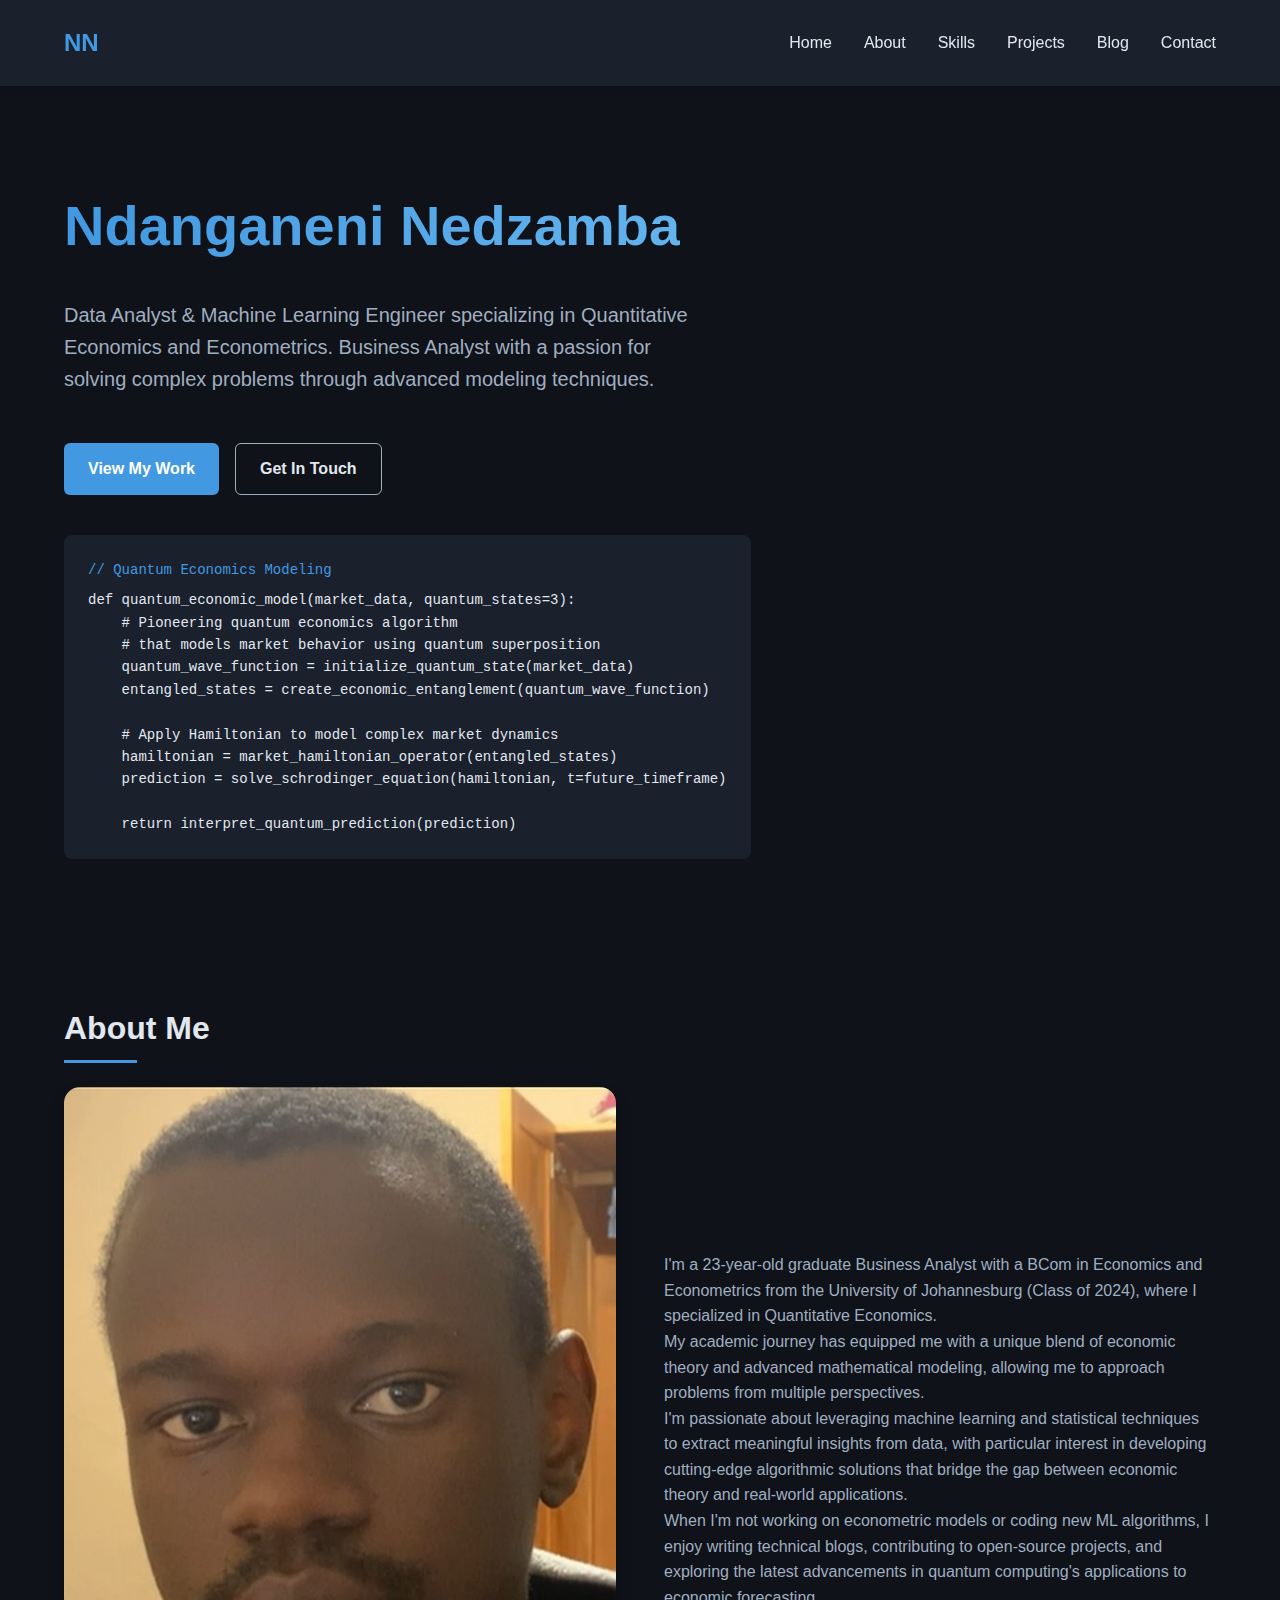
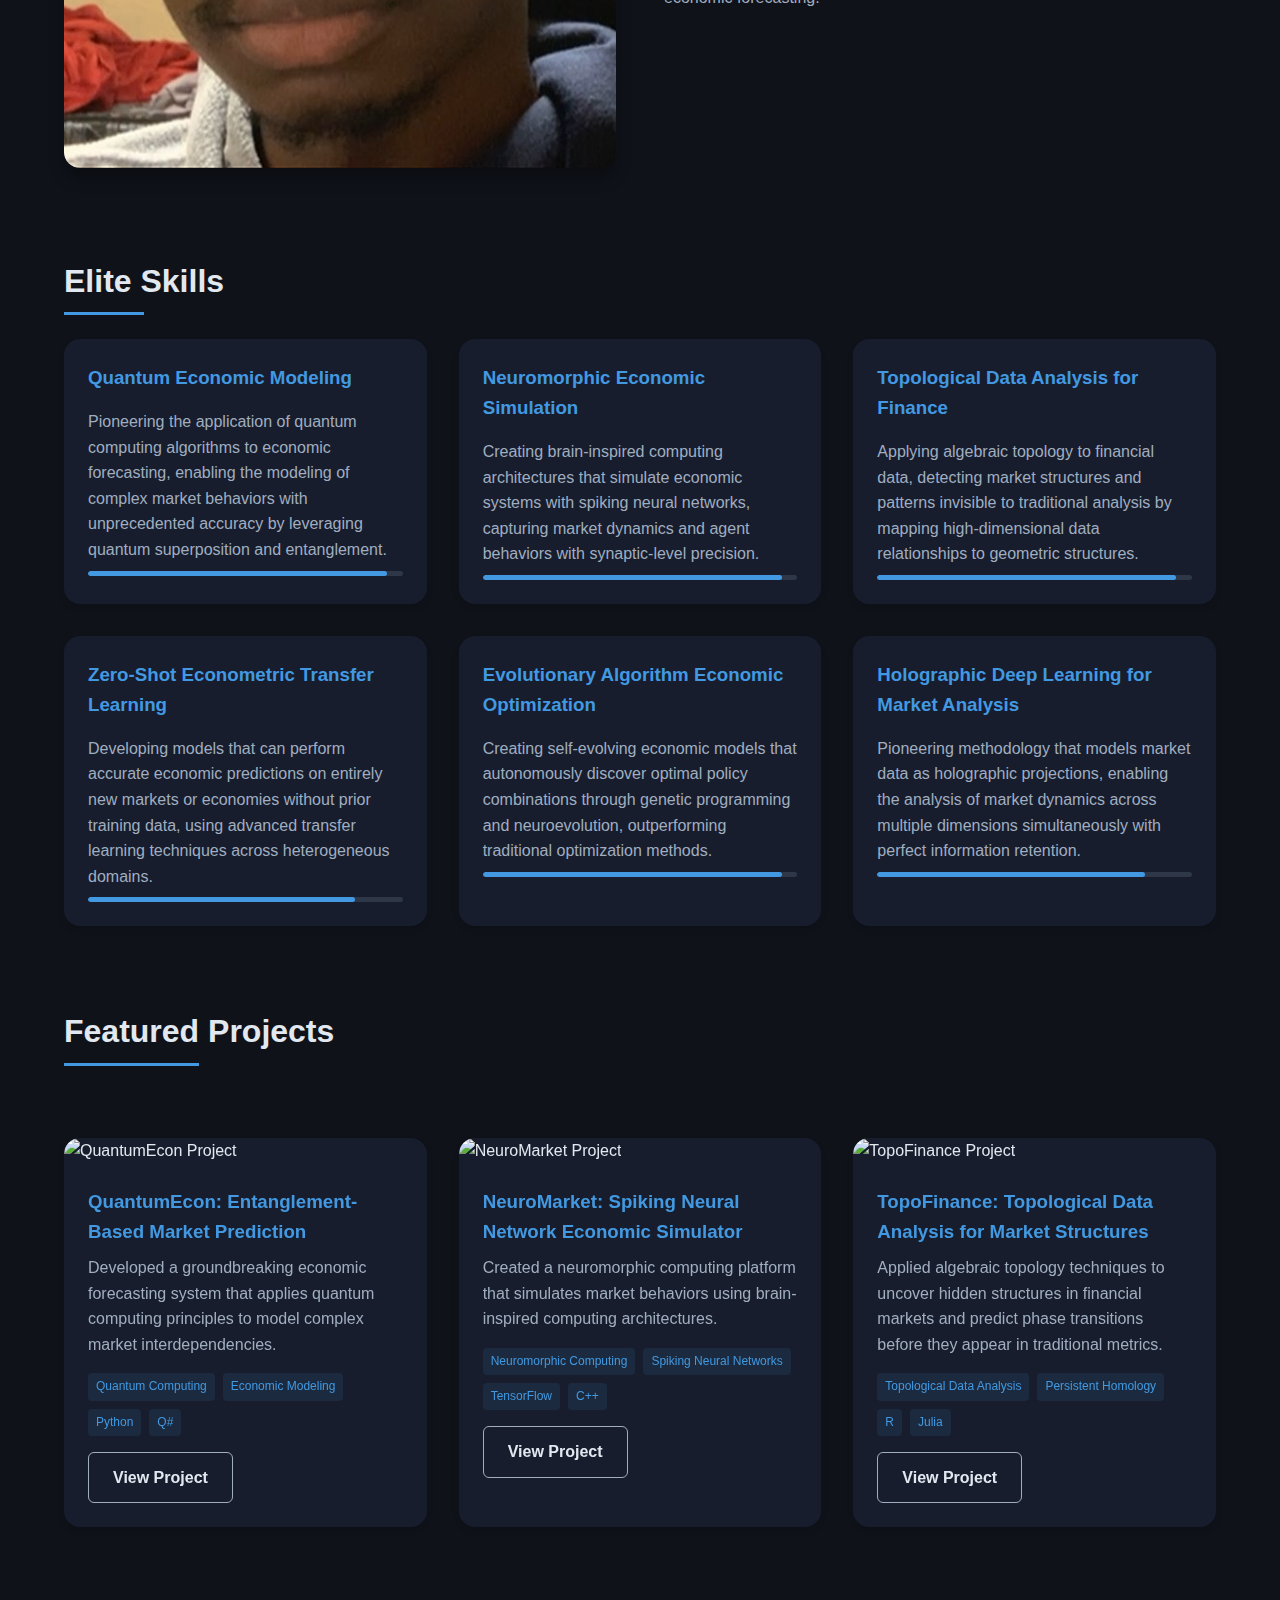
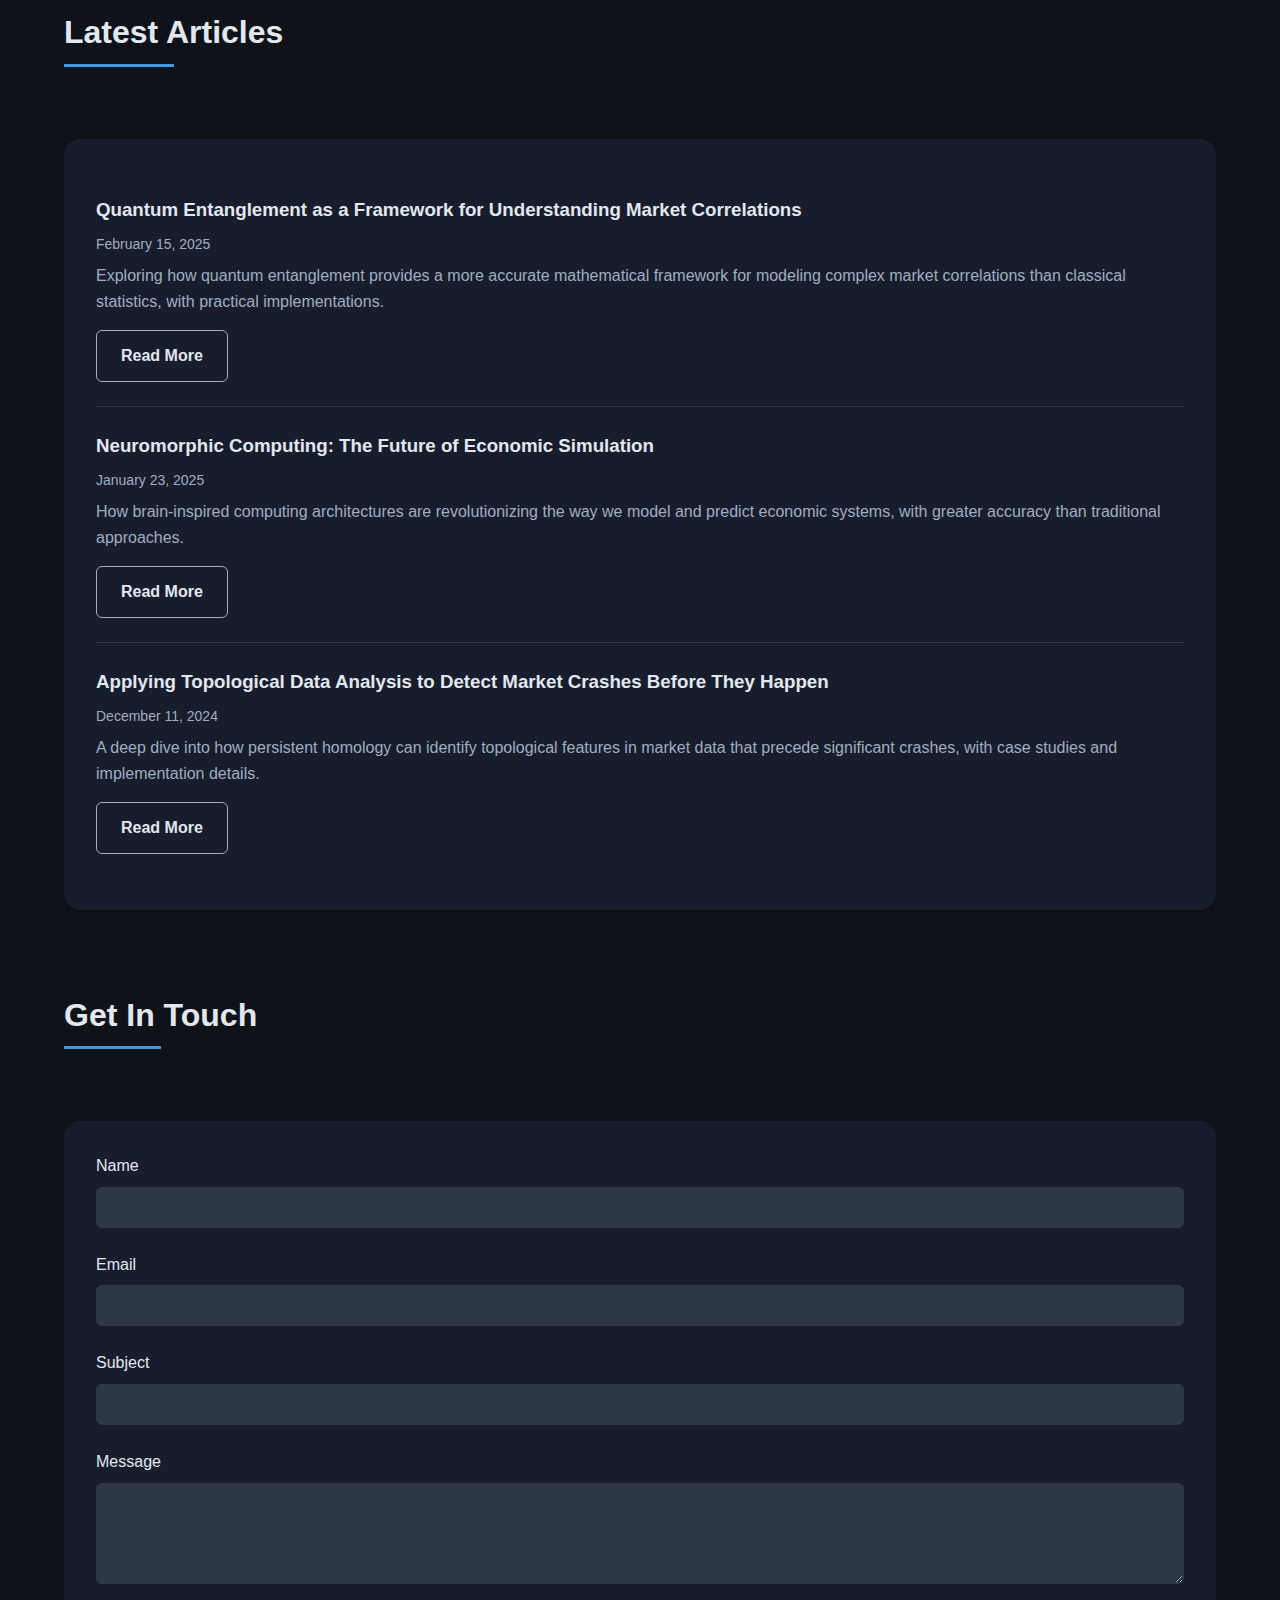
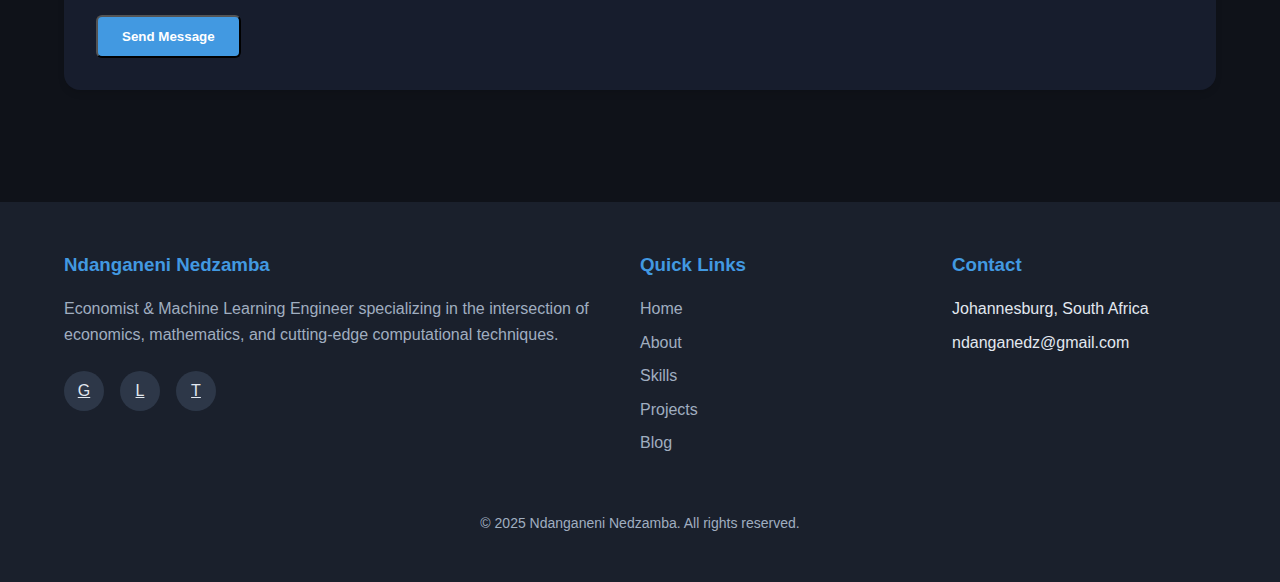
==== index.html @ 27369fdb "firstcommit" ====
<!DOCTYPE html>
<html lang="en">
<head>
    <meta charset="UTF-8">
    <meta name="viewport" content="width=device-width, initial-scale=1.0">
    <meta name="description" content="Ndanganeni Nedzamba - Economist & Machine Learning Engineer specializing in Quantitative Economics and Econometrics.">
<meta name="keywords" content="Economist, Machine Learning, Quantitative Economics, Econometrics, Data Science, Data analyst">
<meta name="author" content="Ndanganeni Nedzamba">
    <title>Ndanganeni Nedzamba | Economist & ML Engineer</title>
<link rel="stylesheet" href="styles.css">
</head>
<body>
    <header>
        <div class="container">
            <nav>
                <div class="logo">NN</div>
                <ul class="nav-links">
                    <li><a href="#home">Home</a></li>
                    <li><a href="#about">About</a></li>
                    <li><a href="#skills">Skills</a></li>
                    <li><a href="#projects">Projects</a></li>
                    <li><a href="#blog">Blog</a></li>
                    <li><a href="#contact">Contact</a></li>
                </ul>
            </nav>
        </div>
    </header>
    
    <main class="main-content">
        <section id="home" class="container">
            <div class="hero">
                <h1>Ndanganeni Nedzamba</h1>
                <p>Data Analyst & Machine Learning Engineer specializing in Quantitative Economics and Econometrics. Business Analyst with a passion for solving complex problems through advanced modeling techniques.</p>
                <div class="cta-buttons">
                    <a href="#projects" class="btn btn-primary">View My Work</a>
                    <a href="#contact" class="btn btn-outline">Get In Touch</a>
                </div>
                <div class="code-snippet">
                    <pre>
def quantum_economic_model(market_data, quantum_states=3):
    # Pioneering quantum economics algorithm
    # that models market behavior using quantum superposition
    quantum_wave_function = initialize_quantum_state(market_data)
    entangled_states = create_economic_entanglement(quantum_wave_function)
    
    # Apply Hamiltonian to model complex market dynamics
    hamiltonian = market_hamiltonian_operator(entangled_states)
    prediction = solve_schrodinger_equation(hamiltonian, t=future_timeframe)
    
    return interpret_quantum_prediction(prediction)</pre>
                </div>
            </div>
        </section>
        
        <section id="about" class="container" style="margin-top: 5rem;">
            <h2 class="section-title">About Me</h2>
            <div class="about-content">
                <div>
                    <img src="image.jpg" alt="Ndanganeni Nedzamba" class="profile-img">
                </div>
                <div class="about-text">
                    <p>I'm a 23-year-old graduate Business Analyst with a BCom in Economics and Econometrics from the University of Johannesburg (Class of 2024), where I specialized in Quantitative Economics.</p>
                    <p>My academic journey has equipped me with a unique blend of economic theory and advanced mathematical modeling, allowing me to approach problems from multiple perspectives.</p>
                    <p>I'm passionate about leveraging machine learning and statistical techniques to extract meaningful insights from data, with particular interest in developing cutting-edge algorithmic solutions that bridge the gap between economic theory and real-world applications.</p>
                    <p>When I'm not working on econometric models or coding new ML algorithms, I enjoy writing technical blogs, contributing to open-source projects, and exploring the latest advancements in quantum computing's applications to economic forecasting.</p>
                </div>
            </div>
        </section>
        
        <section id="skills" class="container" style="margin-top: 5rem;">
            <h2 class="section-title">Elite Skills</h2>
            <div class="skills-grid">
                <div class="skill-card">
                    <h3>Quantum Economic Modeling</h3>
                    <p>Pioneering the application of quantum computing algorithms to economic forecasting, enabling the modeling of complex market behaviors with unprecedented accuracy by leveraging quantum superposition and entanglement.</p>
                    <div class="skill-level expert"></div>
                </div>
                <div class="skill-card">
                    <h3>Neuromorphic Economic Simulation</h3>
                    <p>Creating brain-inspired computing architectures that simulate economic systems with spiking neural networks, capturing market dynamics and agent behaviors with synaptic-level precision.</p>
                    <div class="skill-level expert"></div>
                </div>
                <div class="skill-card">
                    <h3>Topological Data Analysis for Finance</h3>
                    <p>Applying algebraic topology to financial data, detecting market structures and patterns invisible to traditional analysis by mapping high-dimensional data relationships to geometric structures.</p>
                    <div class="skill-level expert"></div>
                </div>
                <div class="skill-card">
                    <h3>Zero-Shot Econometric Transfer Learning</h3>
                    <p>Developing models that can perform accurate economic predictions on entirely new markets or economies without prior training data, using advanced transfer learning techniques across heterogeneous domains.</p>
                    <div class="skill-level advanced"></div>
                </div>
                <div class="skill-card">
                    <h3>Evolutionary Algorithm Economic Optimization</h3>
                    <p>Creating self-evolving economic models that autonomously discover optimal policy combinations through genetic programming and neuroevolution, outperforming traditional optimization methods.</p>
                    <div class="skill-level expert"></div>
                </div>
                <div class="skill-card">
                    <h3>Holographic Deep Learning for Market Analysis</h3>
                    <p>Pioneering methodology that models market data as holographic projections, enabling the analysis of market dynamics across multiple dimensions simultaneously with perfect information retention.</p>
                    <div class="skill-level advanced"></div>
                </div>
            </div>
        </section>
        
        <section id="projects" class="container" style="margin-top: 5rem;">
            <h2 class="section-title">Featured Projects</h2>
            <div class="projects-grid">
                <div class="project-card">
                    <div class="project-card-inner">
                        <img src="/api/placeholder/400/320" alt="QuantumEcon Project" class="project-img">
                        <div class="project-content">
                            <h3>QuantumEcon: Entanglement-Based Market Prediction</h3>
                            <p>Developed a groundbreaking economic forecasting system that applies quantum computing principles to model complex market interdependencies.</p>
                            <div class="tags">
                                <span class="tag">Quantum Computing</span>
                                <span class="tag">Economic Modeling</span>
                                <span class="tag">Python</span>
                                <span class="tag">Q#</span>
                            </div>
                            <div class="project-links">
                                <a href="#" class="btn btn-outline">View Project</a>
                            </div>
                        </div>
                    </div>
                </div>
                <div class="project-card">
                    <div class="project-card-inner">
                        <img src="/api/placeholder/400/320" alt="NeuroMarket Project" class="project-img">
                        <div class="project-content">
                            <h3>NeuroMarket: Spiking Neural Network Economic Simulator</h3>
                            <p>Created a neuromorphic computing platform that simulates market behaviors using brain-inspired computing architectures.</p>
                            <div class="tags">
                                <span class="tag">Neuromorphic Computing</span>
                                <span class="tag">Spiking Neural Networks</span>
                                <span class="tag">TensorFlow</span>
                                <span class="tag">C++</span>
                            </div>
                            <div class="project-links">
                                <a href="#" class="btn btn-outline">View Project</a>
                            </div>
                        </div>
                    </div>
                </div>
                <div class="project-card">
                    <div class="project-card-inner">
                        <img src="/api/placeholder/400/320" alt="TopoFinance Project" class="project-img">
                        <div class="project-content">
                            <h3>TopoFinance: Topological Data Analysis for Market Structures</h3>
                            <p>Applied algebraic topology techniques to uncover hidden structures in financial markets and predict phase transitions before they appear in traditional metrics.</p>
                            <div class="tags">
                                <span class="tag">Topological Data Analysis</span>
                                <span class="tag">Persistent Homology</span>
                                <span class="tag">R</span>
                                <span class="tag">Julia</span>
                            </div>
                            <div class="project-links">
                                <a href="#" class="btn btn-outline">View Project</a>
                            </div>
                        </div>
                    </div>
                </div>
            </div>
        </section>
        
        <section id="blog" class="container" style="margin-top: 5rem;">
            <h2 class="section-title">Latest Articles</h2>
            <div class="blog-preview">
                <div class="blog-card">
                    <h3>Quantum Entanglement as a Framework for Understanding Market Correlations</h3>
                    <span class="blog-date">February 15, 2025</span>
                    <p class="blog-excerpt">Exploring how quantum entanglement provides a more accurate mathematical framework for modeling complex market correlations than classical statistics, with practical implementations.</p>
                    <a href="#" class="btn btn-outline">Read More</a>
                </div>
                <div class="blog-card">
                    <h3>Neuromorphic Computing: The Future of Economic Simulation</h3>
                    <span class="blog-date">January 23, 2025</span>
                    <p class="blog-excerpt">How brain-inspired computing architectures are revolutionizing the way we model and predict economic systems, with greater accuracy than traditional approaches.</p>
                    <a href="#" class="btn btn-outline">Read More</a>
                </div>
                <div class="blog-card">
                    <h3>Applying Topological Data Analysis to Detect Market Crashes Before They Happen</h3>
                    <span class="blog-date">December 11, 2024</span>
                    <p class="blog-excerpt">A deep dive into how persistent homology can identify topological features in market data that precede significant crashes, with case studies and implementation details.</p>
                    <a href="#" class="btn btn-outline">Read More</a>
                </div>
            </div>
        </section>
        
        <section id="contact" class="container" style="margin-top: 5rem;">
            <h2 class="section-title">Get In Touch</h2>
            <div class="contact-form">
                <form>
                    <div class="form-group">
                        <label for="name">Name</label>
                        <input type="text" id="name" required>
                    </div>
                    <div class="form-group">
                        <label for="email">Email</label>
                        <input type="email" id="email" required>
                    </div>
                    <div class="form-group">
                        <label for="subject">Subject</label>
                        <input type="text" id="subject" required>
                    </div>
                    <div class="form-group">
                        <label for="message">Message</label>
                        <textarea id="message" rows="5" required></textarea>
                    </div>
                    <button type="submit" class="btn btn-primary">Send Message</button>
                </form>
            </div>
        </section>
    </main>
    
    <footer class="footer">
        <div class="container">
            <div class="footer-content">
                <div class="footer-info">
                    <h3>Ndanganeni Nedzamba</h3>
                    <p>Economist & Machine Learning Engineer specializing in the intersection of economics, mathematics, and cutting-edge computational techniques.</p>
                    <div class="social-links">
                        <a href="#" class="social-icon">G</a>
                        <a href="#" class="social-icon">L</a>
                        <a href="#" class="social-icon">T</a>
                    </div>
                </div>
                <div class="footer-links">
                    <h3>Quick Links</h3>
                    <ul>
                        <li><a href="#home">Home</a></li>
                        <li><a href="#about">About</a></li>
                        <li><a href="#skills">Skills</a></li>
                        <li><a href="#projects">Projects</a></li>
                        <li><a href="#blog">Blog</a></li>
                    </ul>
                </div>
                <div class="footer-links">
                    <h3>Contact</h3>
                    <ul>
                        <li>Johannesburg, South Africa</li>
                        <li>ndanganedz@gmail.com</li>
                    </ul>
                </div>
            </div>
            <div class="copyright">
                <p>&copy; 2025 Ndanganeni Nedzamba. All rights reserved.</p>
            </div>
        </div>
    </footer>

<script src="scripts.js"></script>
</body>
</html>
---- styles.css ----
:root {
    --primary: #1a202c;
    --secondary: #2d3748;
    --accent: #4299e1;
    --text: #e2e8f0;
    --text-dark: #a0aec0;
    --background: #0f1219;
    --card-bg: #171d2d;
    --success: #38a169;
}

* {
    margin: 0;
    padding: 0;
    box-sizing: border-box;
}

body {
    font-family: 'Inter', -apple-system, BlinkMacSystemFont, 'Segoe UI', Roboto, sans-serif;
    background-color: var(--background);
    color: var(--text);
    line-height: 1.6;
}

header {
    background-color: var(--primary);
    padding: 1.5rem 0;
    position: fixed;
    width: 100%;
    top: 0;
    z-index: 100;
    box-shadow: 0 4px 6px rgba(0, 0, 0, 0.1);
}

.container {
    width: 90%;
    max-width: 1200px;
    margin: 0 auto;
}

nav {
    display: flex;
    justify-content: space-between;
    align-items: center;
}

.logo {
    font-size: 1.5rem;
    font-weight: 700;
    color: var(--accent);
}

.nav-links {
    display: flex;
    list-style: none;
    gap: 2rem;
}

.nav-links a {
    text-decoration: none;
    color: var(--text);
    font-weight: 500;
    transition: color 0.3s;
}

.nav-links a:hover {
    color: var(--accent);
}

.main-content {
    margin-top: 6rem;
    padding: 2rem 0;
    min-height: calc(100vh - 6rem);
}

.hero {
    display: flex;
    flex-direction: column;
    align-items: flex-start;
    padding: 4rem 0;
    gap: 1.5rem;
}

h1 {
    font-size: 3.5rem;
    line-height: 1.2;
    margin-bottom: 1rem;
    background: linear-gradient(to right, var(--accent), #63b3ed);
    -webkit-background-clip: text;
    background-clip: text;
    color: transparent;
}

.hero p {
    font-size: 1.25rem;
    color: var(--text-dark);
    max-width: 650px;
}

.cta-buttons {
    display: flex;
    gap: 1rem;
    margin-top: 1.5rem;
}

.btn {
    padding: 0.75rem 1.5rem;
    border-radius: 0.375rem;
    font-weight: 600;
    text-decoration: none;
    transition: all 0.3s;
    display: inline-flex;
    align-items: center;
    gap: 0.5rem;
}

.btn-primary {
    background-color: var(--accent);
    color: white;
}

.btn-primary:hover {
    background-color: #2b6cb0;
}

.btn-outline {
    background-color: transparent;
    color: var(--text);
    border: 1px solid var(--text-dark);
}

.btn-outline:hover {
    border-color: var(--accent);
    color: var(--accent);
}

.section-title {
    font-size: 2rem;
    margin-bottom: 2rem;
    color: var(--text);
    position: relative;
    display: inline-block;
}

.section-title::after {
    content: "";
    position: absolute;
    bottom: -0.5rem;
    left: 0;
    width: 50%;
    height: 3px;
    background-color: var(--accent);
}

.about-content {
    display: grid;
    grid-template-columns: 1fr 1fr;
    gap: 3rem;
    align-items: center;
}

.profile-img {
    width: 100%;
    height: auto;
    border-radius: 1rem;
    box-shadow: 0 10px 15px rgba(0, 0, 0, 0.3);
}

.about-text {
    color: var(--text-dark);
}

.skills-container {
    margin-top: 3rem;
}

.skills-grid {
    display: grid;
    grid-template-columns: repeat(auto-fill, minmax(300px, 1fr));
    gap: 2rem;
}

.skill-card {
    background-color: var(--card-bg);
    border-radius: 1rem;
    padding: 1.5rem;
    box-shadow: 0 4px 6px rgba(0, 0, 0, 0.1);
    transition: transform 0.3s, box-shadow 0.3s;
}

.skill-card:hover {
    transform: translateY(-5px);
    box-shadow: 0 10px 15px rgba(0, 0, 0, 0.2);
}

.skill-card h3 {
    color: var(--accent);
    margin-bottom: 1rem;
    display: flex;
    align-items: center;
    gap: 0.5rem;
}

.skill-card p {
    color: var(--text-dark);
}

.projects-grid {
    display: grid;
    grid-template-columns: repeat(auto-fill, minmax(350px, 1fr));
    gap: 2rem;
    margin-top: 3rem;
}

.project-card {
    background-color: var(--card-bg);
    border-radius: 1rem;
    overflow: hidden;
    box-shadow: 0 4px 6px rgba(0, 0, 0, 0.1);
    transition: transform 0.3s, box-shadow 0.3s;
}

.project-card:hover {
    transform: translateY(-5px);
    box-shadow: 0 10px 15px rgba(0, 0, 0, 0.2);
}

.project-img {
    width: 100%;
    height: 200px;
    object-fit: cover;
}

.project-content {
    padding: 1.5rem;
}

.project-content h3 {
    color: var(--accent);
    margin-bottom: 0.5rem;
}

.project-content p {
    color: var(--text-dark);
    margin-bottom: 1rem;
}

.tags {
    display: flex;
    flex-wrap: wrap;
    gap: 0.5rem;
    margin-bottom: 1rem;
}

.tag {
    background-color: rgba(66, 153, 225, 0.1);
    color: var(--accent);
    padding: 0.25rem 0.5rem;
    border-radius: 0.25rem;
    font-size: 0.75rem;
    font-weight: 500;
}

.project-links {
    display: flex;
    gap: 1rem;
}

.blog-preview {
    background-color: var(--card-bg);
    border-radius: 1rem;
    padding: 2rem;
    margin-top: 3rem;
    box-shadow: 0 4px 6px rgba(0, 0, 0, 0.1);
}

.blog-card {
    border-bottom: 1px solid var(--secondary);
    padding: 1.5rem 0;
}

.blog-card:last-child {
    border-bottom: none;
}

.blog-card h3 {
    color: var(--text);
    margin-bottom: 0.5rem;
}

.blog-date {
    color: var(--text-dark);
    font-size: 0.875rem;
    margin-bottom: 0.5rem;
    display: block;
}

.blog-excerpt {
    color: var(--text-dark);
    margin-bottom: 1rem;
}

.contact-form {
    background-color: var(--card-bg);
    border-radius: 1rem;
    padding: 2rem;
    margin-top: 3rem;
    box-shadow: 0 4px 6px rgba(0, 0, 0, 0.1);
}

.form-group {
    margin-bottom: 1.5rem;
}

label {
    display: block;
    margin-bottom: 0.5rem;
    color: var(--text);
}

input, textarea {
    width: 100%;
    padding: 0.75rem;
    border-radius: 0.375rem;
    background-color: var(--secondary);
    border: 1px solid var(--secondary);
    color: var(--text);
    font-family: inherit;
    resize: vertical;
}

input:focus, textarea:focus {
    outline: none;
    border-color: var(--accent);
    box-shadow: 0 0 0 2px rgba(66, 153, 225, 0.2);
}

.code-snippet {
    background-color: var(--primary);
    padding: 1.5rem;
    border-radius: 0.5rem;
    margin-top: 1rem;
    font-family: 'Fira Code', monospace;
    font-size: 0.875rem;
    color: #e2e8f0;
    overflow-x: auto;
    position: relative;
}

.code-snippet::before {
    content: "// Quantum Economics Modeling";
    color: #4299e1;
    display: block;
    margin-bottom: 0.5rem;
}

.footer {
    background-color: var(--primary);
    padding: 3rem 0;
    margin-top: 5rem;
}

.footer-content {
    display: grid;
    grid-template-columns: 2fr 1fr 1fr;
    gap: 3rem;
}

.footer-info h3 {
    color: var(--accent);
    margin-bottom: 1rem;
}

.footer-info p {
    color: var(--text-dark);
    margin-bottom: 1.5rem;
}

.social-links {
    display: flex;
    gap: 1rem;
}

.social-icon {
    background-color: var(--secondary);
    color: var(--text);
    width: 40px;
    height: 40px;
    border-radius: 50%;
    display: flex;
    align-items: center;
    justify-content: center;
    transition: background-color 0.3s;
}

.social-icon:hover {
    background-color: var(--accent);
}

.footer-links h3 {
    color: var(--accent);
    margin-bottom: 1rem;
}

.footer-links ul {
    list-style: none;
}

.footer-links li {
    margin-bottom: 0.5rem;
}

.footer-links a {
    color: var(--text-dark);
    text-decoration: none;
    transition: color 0.3s;
}

.footer-links a:hover {
    color: var(--accent);
}

.copyright {
    text-align: center;
    padding-top: 3rem;
    color: var(--text-dark);
    font-size: 0.875rem;
}

/* Animation Effects */
@keyframes fadeIn {
    from { opacity: 0; transform: translateY(20px); }
    to { opacity: 1; transform: translateY(0); }
}

.hero, .about-content, .skills-grid, .projects-grid, .blog-preview, .contact-form {
    animation: fadeIn 0.6s ease-out forwards;
}

/* Neural network animation */
.neural-network {
    position: absolute;
    top: 0;
    left: 0;
    width: 100%;
    height: 100%;
    z-index: -1;
    opacity: 0.05;
}

/* Responsive Design */
@media (max-width: 992px) {
    .about-content {
        grid-template-columns: 1fr;
    }
    
    .footer-content {
        grid-template-columns: 1fr 1fr;
    }
}

@media (max-width: 768px) {
    h1 {
        font-size: 2.5rem;
    }
    
    .hero {
        padding: 2rem 0;
    }
    
    .nav-links {
        display: none;
    }
    
    .mobile-menu-btn {
        display: block;
    }
    
    .projects-grid {
        grid-template-columns: 1fr;
    }
    
    .footer-content {
        grid-template-columns: 1fr;
        gap: 2rem;
    }
}

/* Interactive elements */
.skill-level {
    height: 5px;
    background-color: var(--secondary);
    border-radius: 5px;
    margin-top: 0.5rem;
    position: relative;
    overflow: hidden;
}

.skill-level::after {
    content: "";
    position: absolute;
    top: 0;
    left: 0;
    height: 100%;
    background-color: var(--accent);
    border-radius: 5px;
}

.skill-level.expert::after {
    width: 95%;
}

.skill-level.advanced::after {
    width: 85%;
}

.skill-level.intermediate::after {
    width: 70%;
}

/* 3D Card Effect */
.project-card {
    perspective: 1000px;
}

.project-card-inner {
    transition: transform 0.6s;
    transform-style: preserve-3d;
    position: relative;
}

.project-card:hover .project-card-inner {
    transform: rotateY(5deg) translateZ(10px);
}
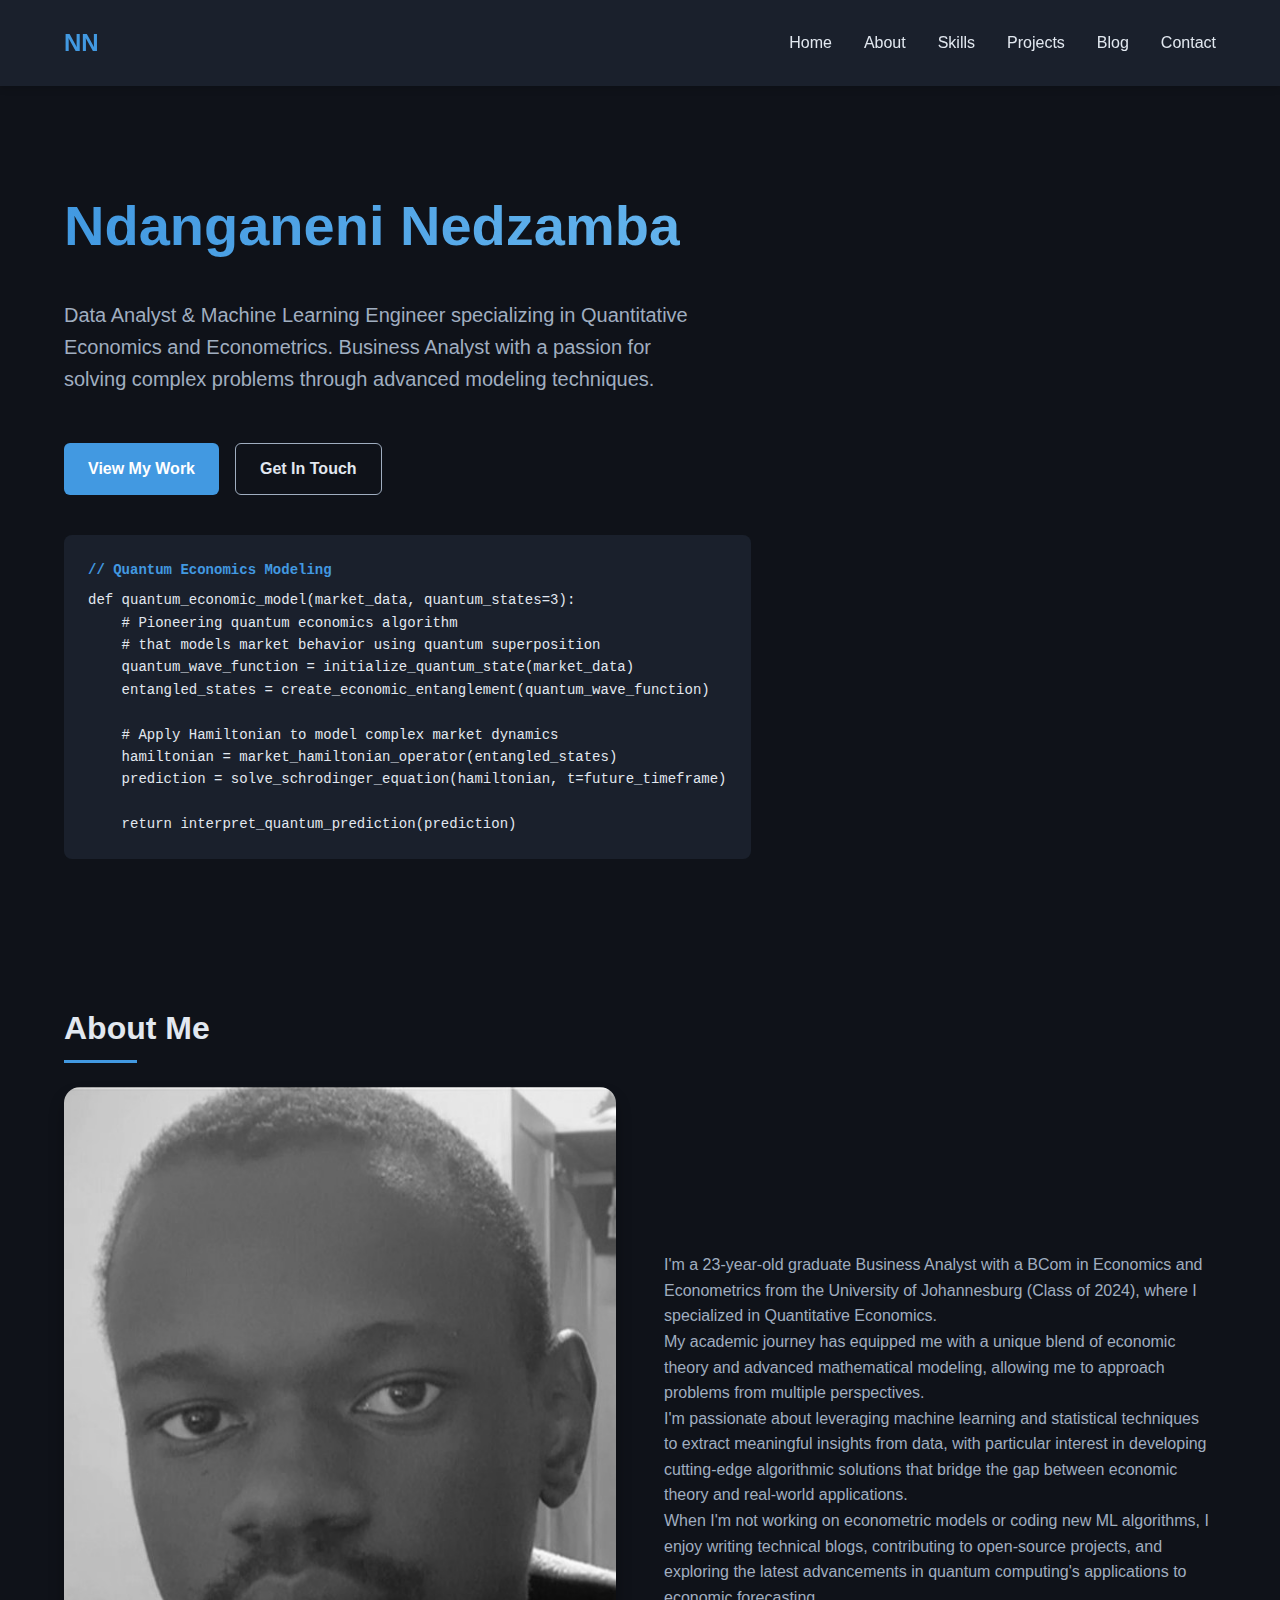
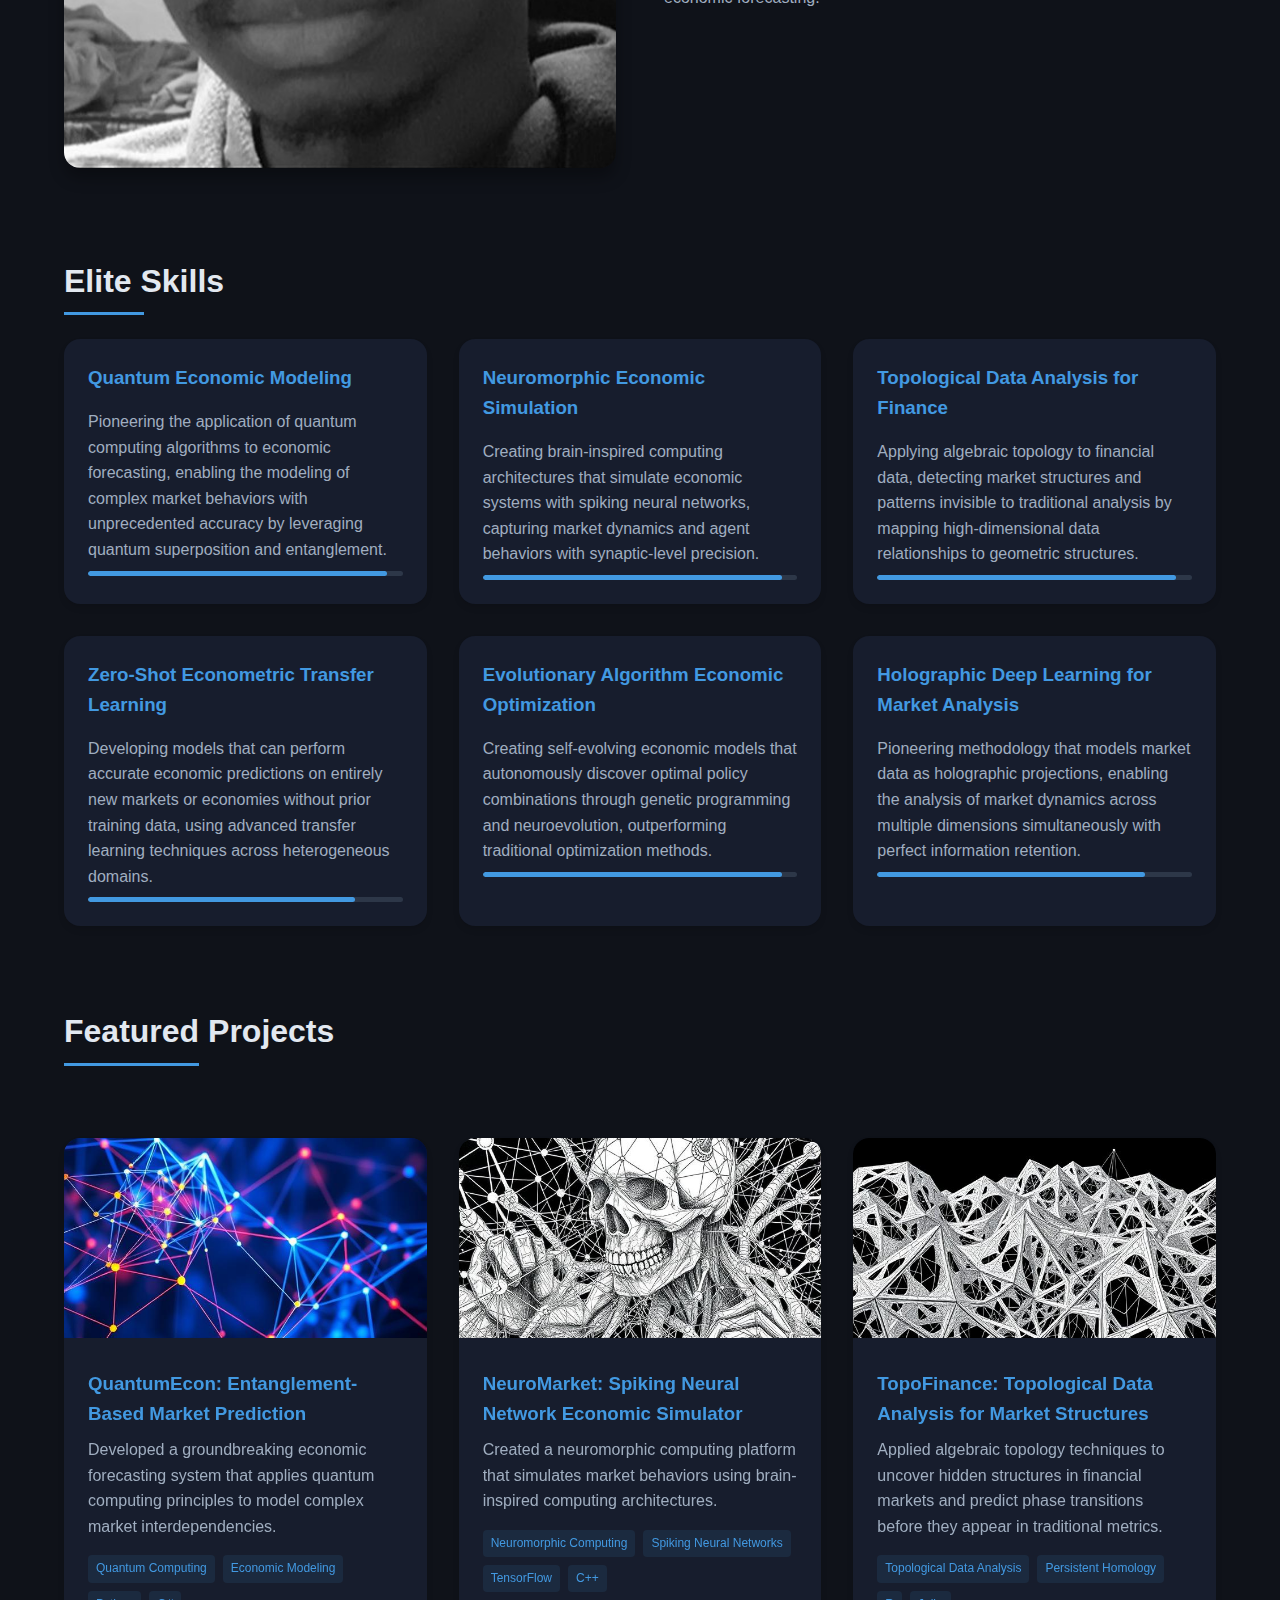
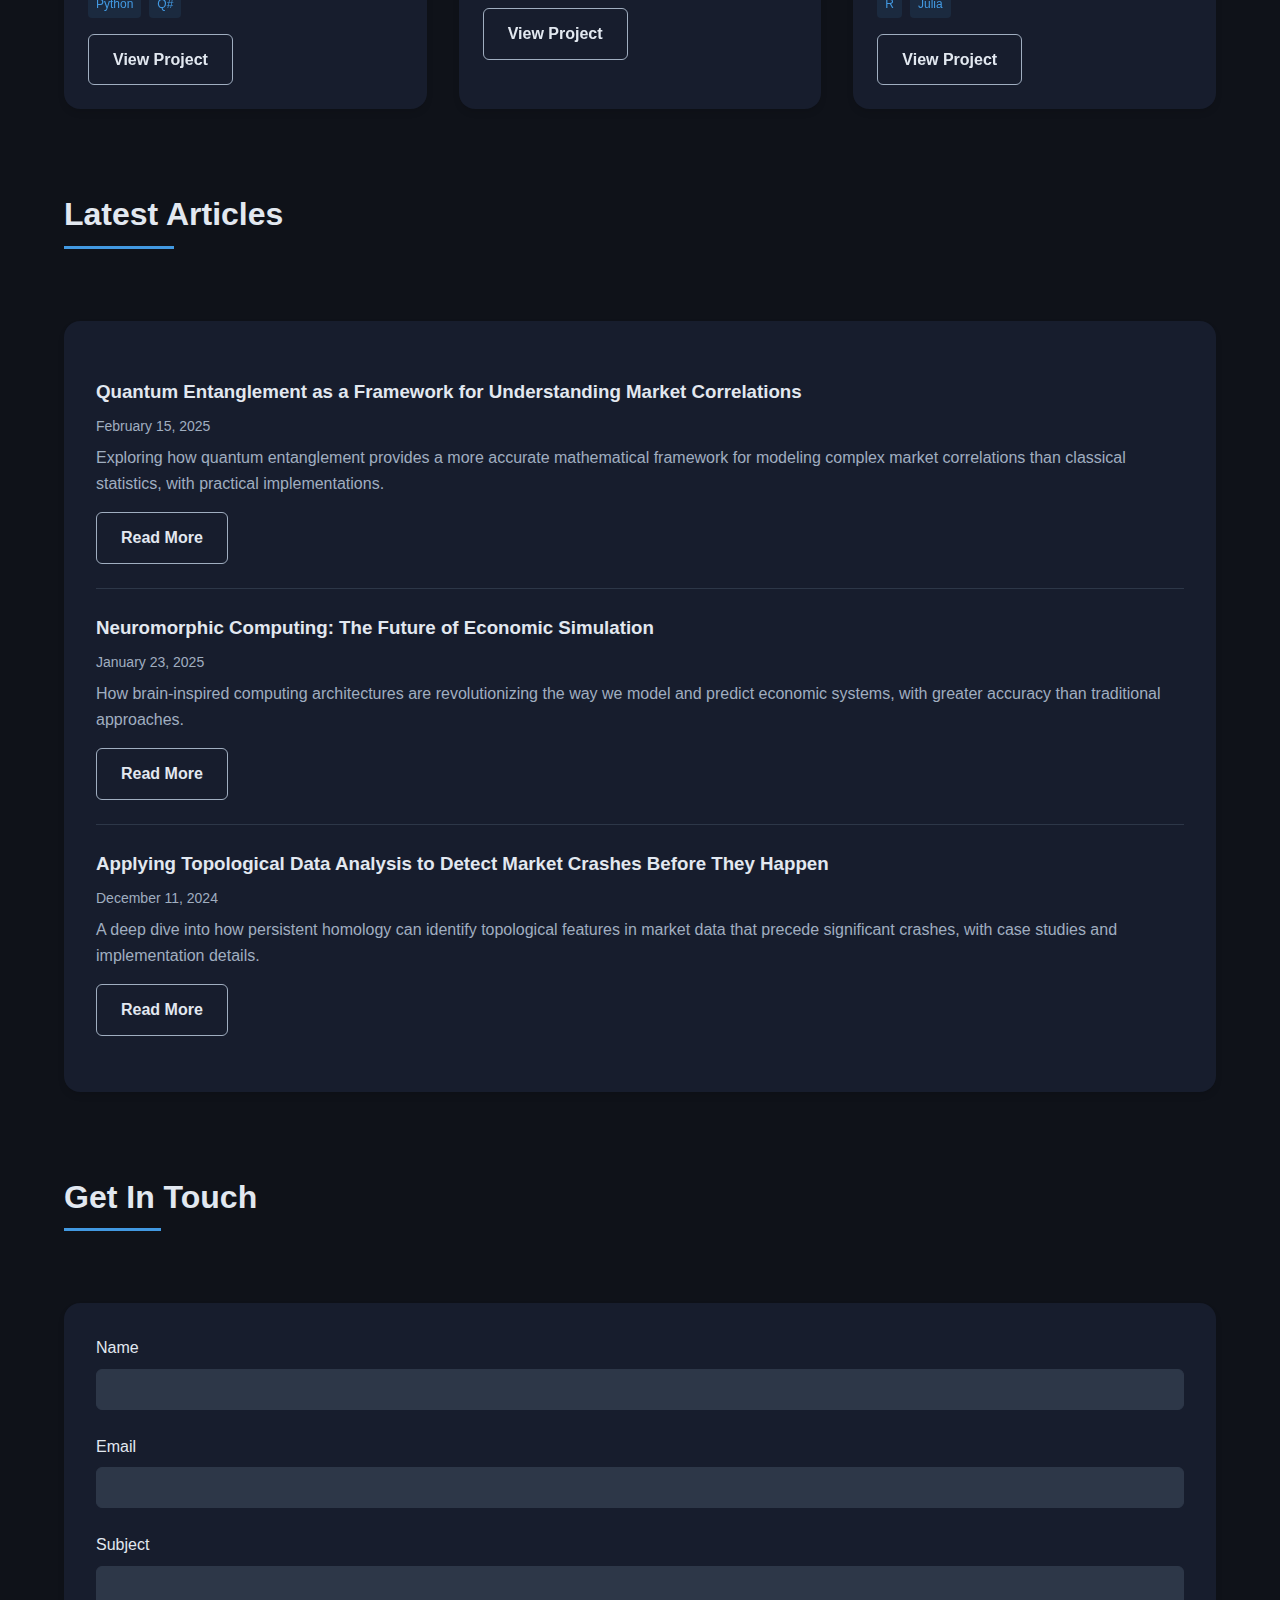
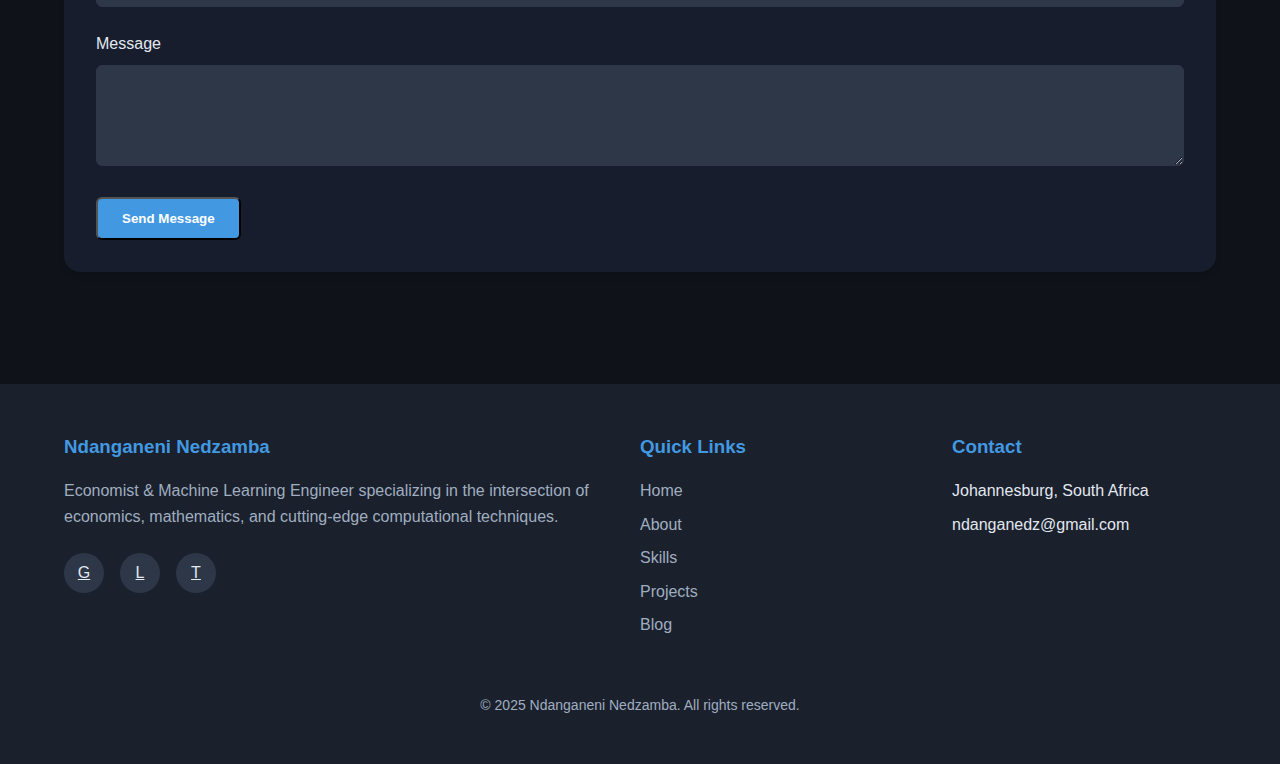
==== commit 0aa51b2c: "Add files via upload" ====
--- a/index.html
+++ b/index.html
@@ -56,7 +56,7 @@
             <h2 class="section-title">About Me</h2>
             <div class="about-content">
                 <div>
-                    <img src="image.jpg" alt="Ndanganeni Nedzamba" class="profile-img">
+                    <img src="image_b.jpg" alt="Ndanganeni Nedzamba" class="profile-img">
                 </div>
                 <div class="about-text">
                     <p>I'm a 23-year-old graduate Business Analyst with a BCom in Economics and Econometrics from the University of Johannesburg (Class of 2024), where I specialized in Quantitative Economics.</p>
@@ -108,7 +108,7 @@
             <div class="projects-grid">
                 <div class="project-card">
                     <div class="project-card-inner">
-                        <img src="/api/placeholder/400/320" alt="QuantumEcon Project" class="project-img">
+                        <img src="Entanglement-Based Market Prediction.jpg" alt="QuantumEcon Project" class="project-img">
                         <div class="project-content">
                             <h3>QuantumEcon: Entanglement-Based Market Prediction</h3>
                             <p>Developed a groundbreaking economic forecasting system that applies quantum computing principles to model complex market interdependencies.</p>
@@ -126,7 +126,7 @@
                 </div>
                 <div class="project-card">
                     <div class="project-card-inner">
-                        <img src="/api/placeholder/400/320" alt="NeuroMarket Project" class="project-img">
+                        <img src="NeuroMarket Spiking Neural Network Economic Simulator.jpg" alt="NeuroMarket Project" class="project-img">
                         <div class="project-content">
                             <h3>NeuroMarket: Spiking Neural Network Economic Simulator</h3>
                             <p>Created a neuromorphic computing platform that simulates market behaviors using brain-inspired computing architectures.</p>
@@ -144,7 +144,7 @@
                 </div>
                 <div class="project-card">
                     <div class="project-card-inner">
-                        <img src="/api/placeholder/400/320" alt="TopoFinance Project" class="project-img">
+                        <img src="TopoFinance Topological Data Analysis for Market Structures.jpg" alt="TopoFinance Project" class="project-img">
                         <div class="project-content">
                             <h3>TopoFinance: Topological Data Analysis for Market Structures</h3>
                             <p>Applied algebraic topology techniques to uncover hidden structures in financial markets and predict phase transitions before they appear in traditional metrics.</p>
--- a/styles.css
+++ b/styles.css
@@ -531,4 +531,32 @@
 
 .project-card:hover .project-card-inner {
     transform: rotateY(5deg) translateZ(10px);
+}
+
+.code-snippet {
+    background-color: var(--primary);
+    padding: 1.5rem;
+    border-radius: 0.5rem;
+    margin-top: 1rem;
+    font-family: 'Fira Code', monospace;
+    font-size: 0.875rem;
+    color: #e2e8f0;
+    overflow-x: auto; /* Allows horizontal scrolling if needed */
+    position: relative;
+    max-width: 100%; /* Ensures it doesn't overflow its container */
+    box-sizing: border-box; /* Ensures padding is included in width */
+}
+
+.code-snippet pre {
+    white-space: pre-wrap; /* Ensures code wraps on small screens */
+    word-wrap: break-word; /* Breaks long lines of code */
+    margin: 0; /* Removes default margin */
+}
+
+.code-snippet::before {
+    content: "// Quantum Economics Modeling";
+    color: #4299e1;
+    display: block;
+    margin-bottom: 0.5rem;
+    font-weight: 600;
 }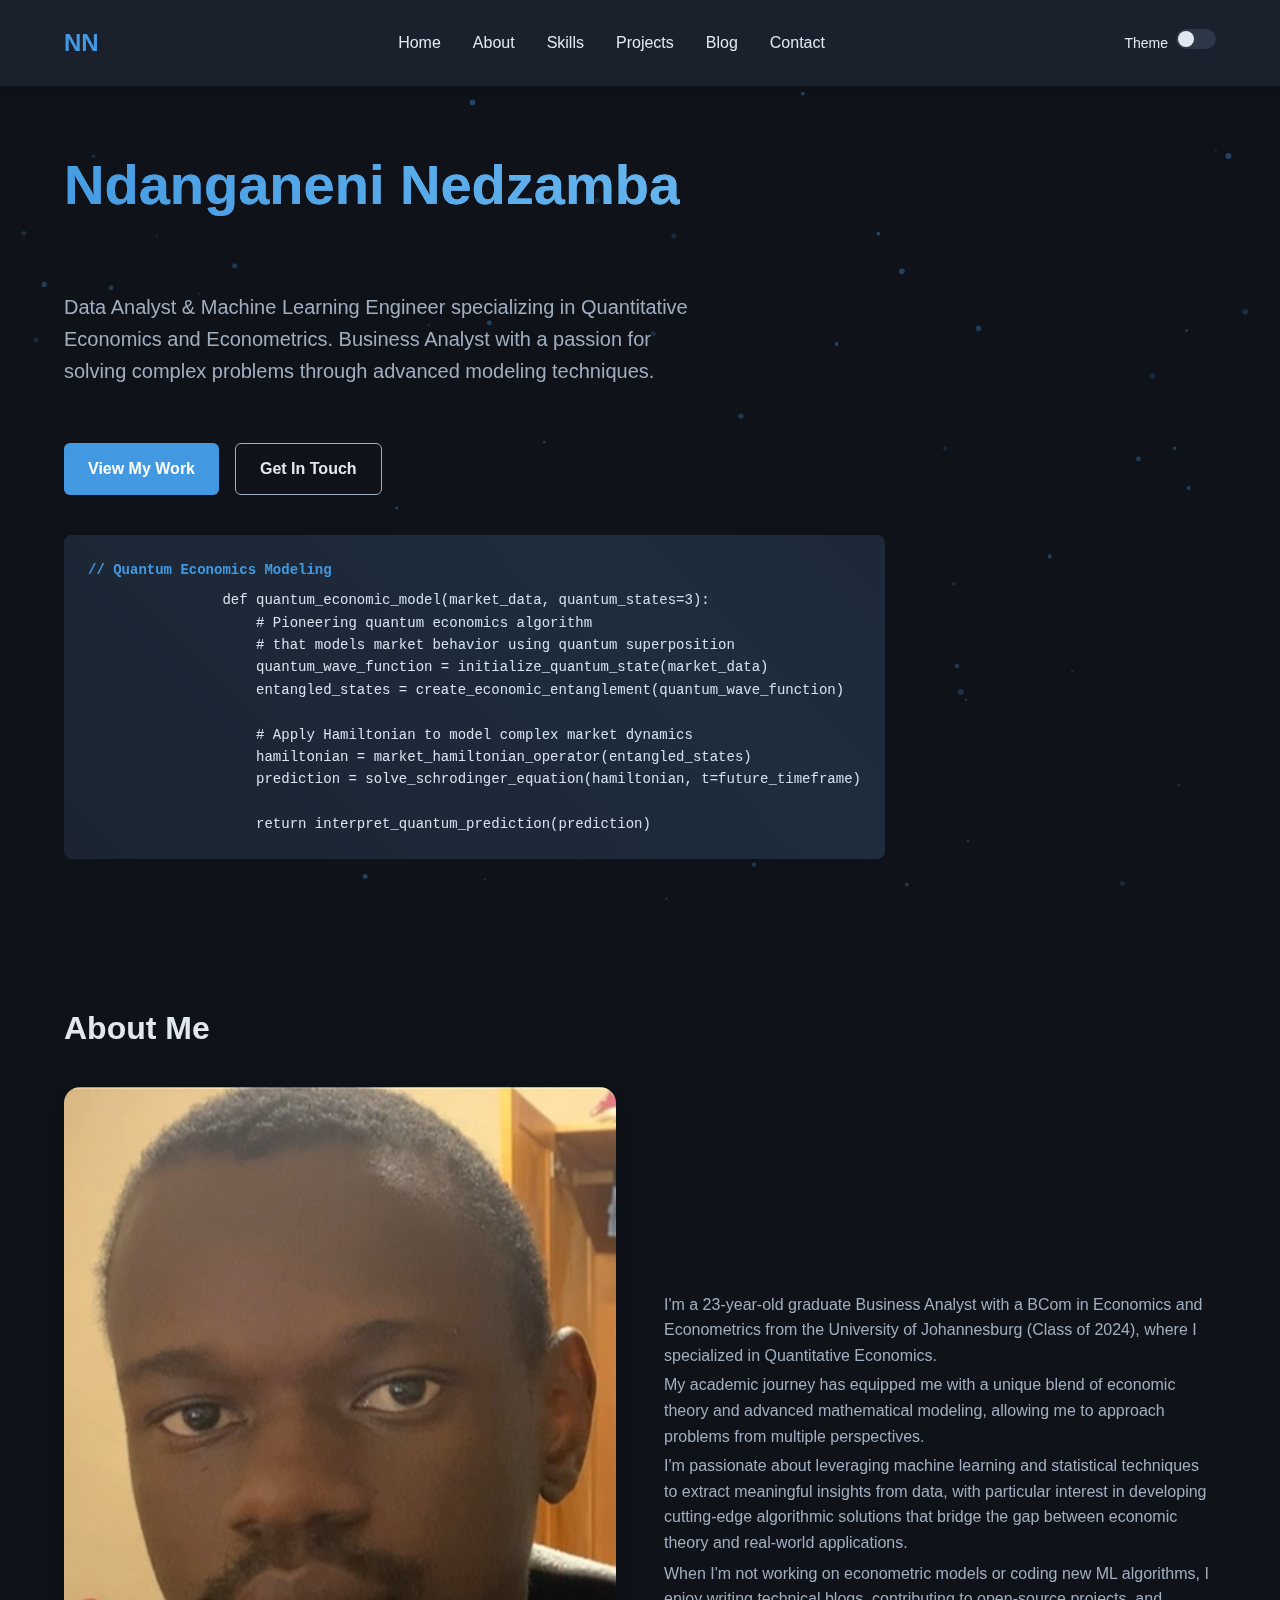
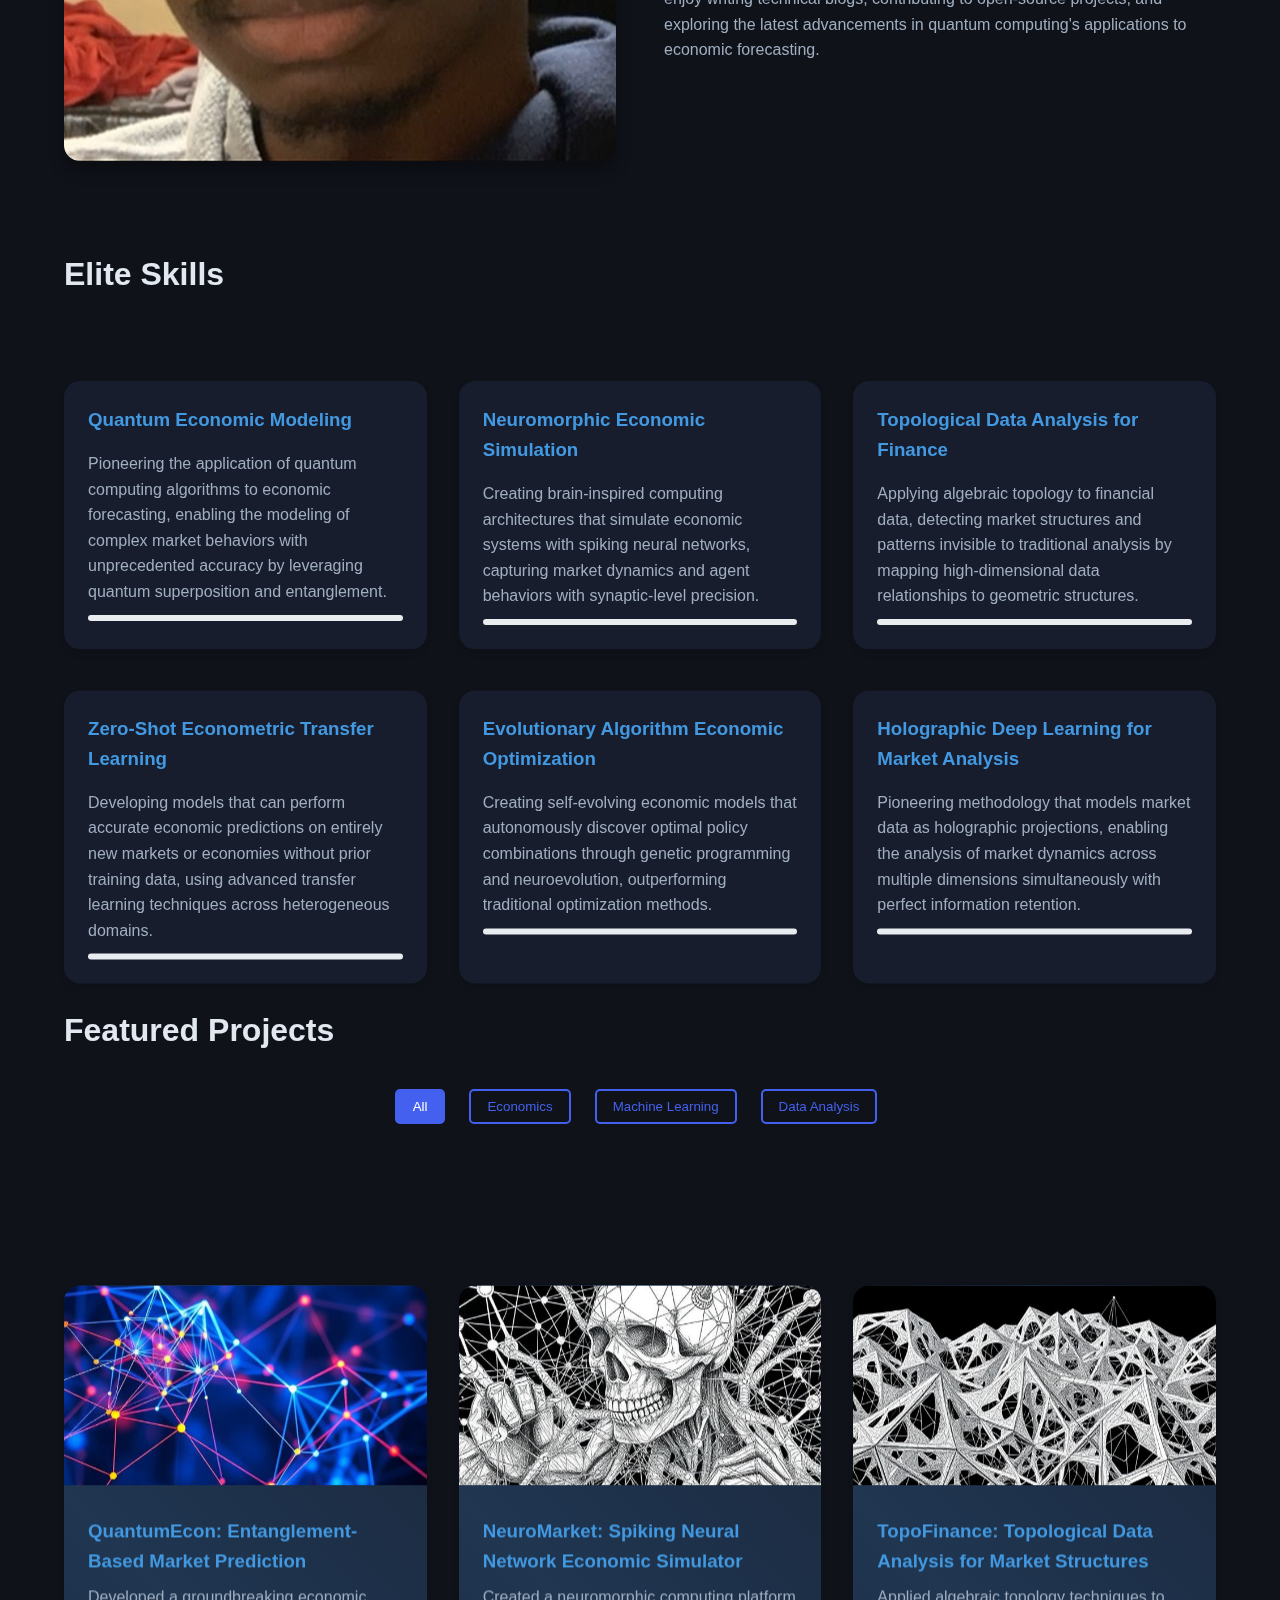
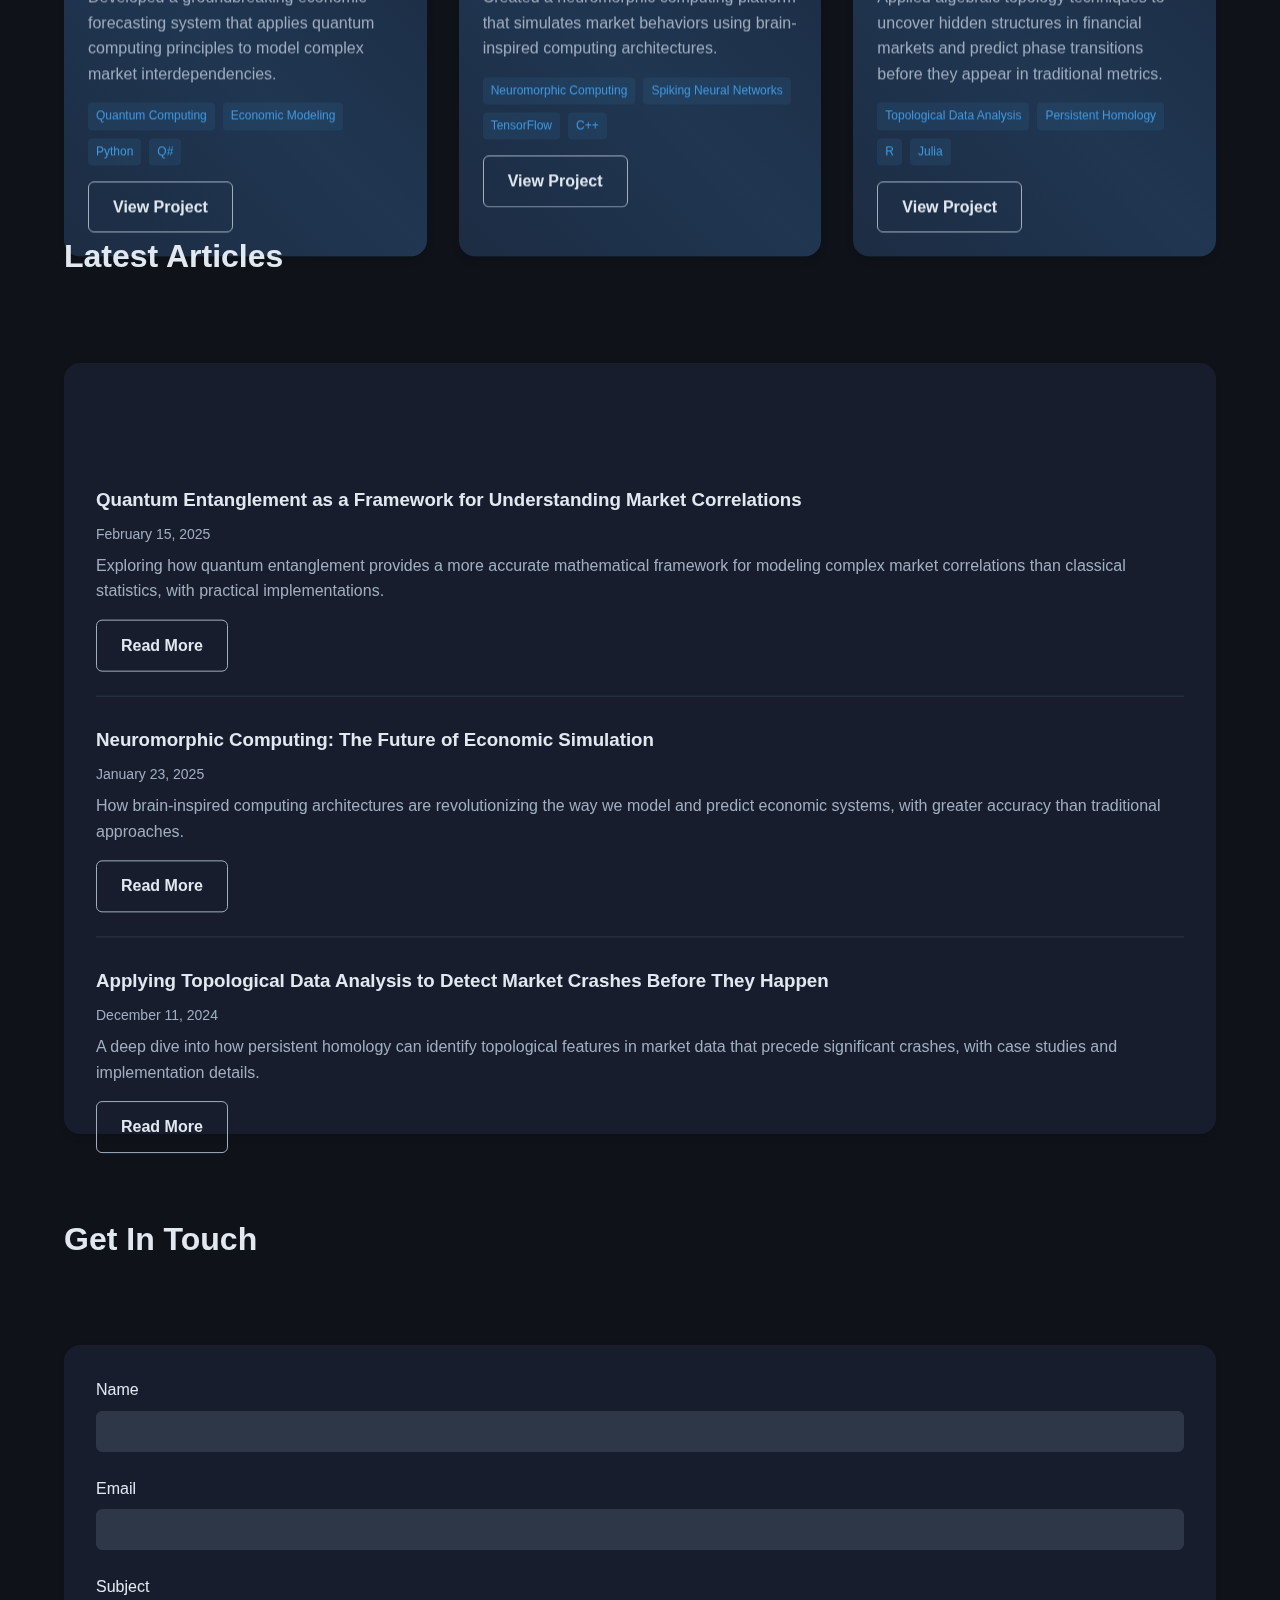
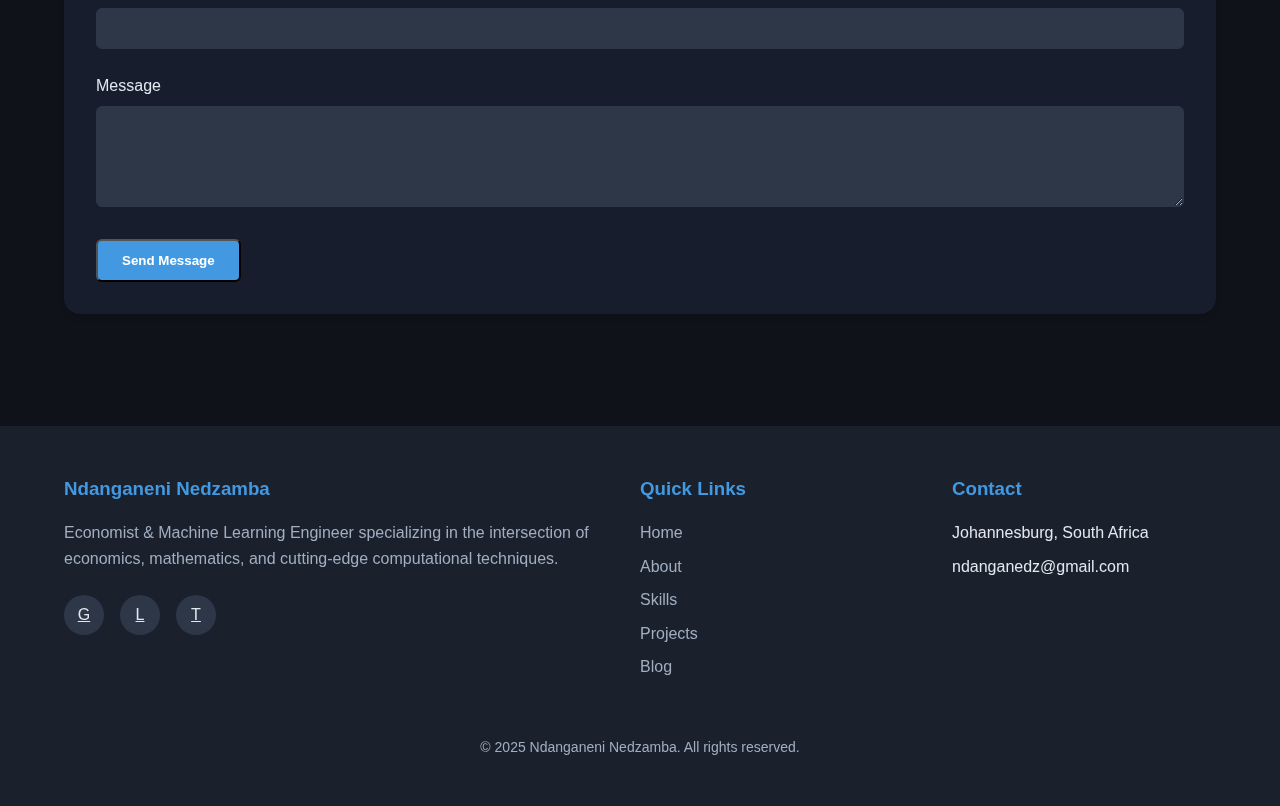
==== commit 9cbd6257: "Add files via upload" ====
--- a/index.html
+++ b/index.html
@@ -10,6 +10,7 @@
 <link rel="stylesheet" href="styles.css">
 </head>
 <body>
+    <canvas id="particleCanvas" class="particle-background"></canvas>
     <header>
         <div class="container">
             <nav>
@@ -28,35 +29,36 @@
     
     <main class="main-content">
         <section id="home" class="container">
-            <div class="hero">
-                <h1>Ndanganeni Nedzamba</h1>
+    <div class="hero">
+        <h1 id="quantum-name">Ndanganeni Nedzamba</h1>
                 <p>Data Analyst & Machine Learning Engineer specializing in Quantitative Economics and Econometrics. Business Analyst with a passion for solving complex problems through advanced modeling techniques.</p>
                 <div class="cta-buttons">
                     <a href="#projects" class="btn btn-primary">View My Work</a>
                     <a href="#contact" class="btn btn-outline">Get In Touch</a>
                 </div>
                 <div class="code-snippet">
-                    <pre>
-def quantum_economic_model(market_data, quantum_states=3):
-    # Pioneering quantum economics algorithm
-    # that models market behavior using quantum superposition
-    quantum_wave_function = initialize_quantum_state(market_data)
-    entangled_states = create_economic_entanglement(quantum_wave_function)
-    
-    # Apply Hamiltonian to model complex market dynamics
-    hamiltonian = market_hamiltonian_operator(entangled_states)
-    prediction = solve_schrodinger_equation(hamiltonian, t=future_timeframe)
-    
-    return interpret_quantum_prediction(prediction)</pre>
+                    <div class="code-quantum-effect"></div>
+                    <pre id="quantumCode">
+                def quantum_economic_model(market_data, quantum_states=3):
+                    # Pioneering quantum economics algorithm
+                    # that models market behavior using quantum superposition
+                    quantum_wave_function = initialize_quantum_state(market_data)
+                    entangled_states = create_economic_entanglement(quantum_wave_function)
+                    
+                    # Apply Hamiltonian to model complex market dynamics
+                    hamiltonian = market_hamiltonian_operator(entangled_states)
+                    prediction = solve_schrodinger_equation(hamiltonian, t=future_timeframe)
+                    
+                    return interpret_quantum_prediction(prediction)</pre>
                 </div>
             </div>
         </section>
         
         <section id="about" class="container" style="margin-top: 5rem;">
-            <h2 class="section-title">About Me</h2>
+            <h2 class="section-title glitch-title" data-text="About Me">About Me</h2>
             <div class="about-content">
                 <div>
-                    <img src="image_b.jpg" alt="Ndanganeni Nedzamba" class="profile-img">
+                    <img src="image.jpg" alt="Ndanganeni Nedzamba" class="profile-img" loading="lazy">
                 </div>
                 <div class="about-text">
                     <p>I'm a 23-year-old graduate Business Analyst with a BCom in Economics and Econometrics from the University of Johannesburg (Class of 2024), where I specialized in Quantitative Economics.</p>
@@ -68,7 +70,7 @@
         </section>
         
         <section id="skills" class="container" style="margin-top: 5rem;">
-            <h2 class="section-title">Elite Skills</h2>
+            <h2 class="section-title glitch-title" data-text="Elite Skills">Elite Skills</h2>
             <div class="skills-grid">
                 <div class="skill-card">
                     <h3>Quantum Economic Modeling</h3>
@@ -104,67 +106,70 @@
         </section>
         
         <section id="projects" class="container" style="margin-top: 5rem;">
-            <h2 class="section-title">Featured Projects</h2>
+            <h2 class="section-title glitch-title" data-text="Featured Projects">Featured Projects</h2>
             <div class="projects-grid">
-                <div class="project-card">
-                    <div class="project-card-inner">
-                        <img src="Entanglement-Based Market Prediction.jpg" alt="QuantumEcon Project" class="project-img">
-                        <div class="project-content">
-                            <h3>QuantumEcon: Entanglement-Based Market Prediction</h3>
-                            <p>Developed a groundbreaking economic forecasting system that applies quantum computing principles to model complex market interdependencies.</p>
-                            <div class="tags">
-                                <span class="tag">Quantum Computing</span>
-                                <span class="tag">Economic Modeling</span>
-                                <span class="tag">Python</span>
-                                <span class="tag">Q#</span>
-                            </div>
-                            <div class="project-links">
-                                <a href="#" class="btn btn-outline">View Project</a>
-                            </div>
-                        </div>
-                    </div>
-                </div>
-                <div class="project-card">
-                    <div class="project-card-inner">
-                        <img src="NeuroMarket Spiking Neural Network Economic Simulator.jpg" alt="NeuroMarket Project" class="project-img">
-                        <div class="project-content">
-                            <h3>NeuroMarket: Spiking Neural Network Economic Simulator</h3>
-                            <p>Created a neuromorphic computing platform that simulates market behaviors using brain-inspired computing architectures.</p>
-                            <div class="tags">
-                                <span class="tag">Neuromorphic Computing</span>
-                                <span class="tag">Spiking Neural Networks</span>
-                                <span class="tag">TensorFlow</span>
-                                <span class="tag">C++</span>
-                            </div>
-                            <div class="project-links">
-                                <a href="#" class="btn btn-outline">View Project</a>
-                            </div>
-                        </div>
-                    </div>
-                </div>
-                <div class="project-card">
-                    <div class="project-card-inner">
-                        <img src="TopoFinance Topological Data Analysis for Market Structures.jpg" alt="TopoFinance Project" class="project-img">
-                        <div class="project-content">
-                            <h3>TopoFinance: Topological Data Analysis for Market Structures</h3>
-                            <p>Applied algebraic topology techniques to uncover hidden structures in financial markets and predict phase transitions before they appear in traditional metrics.</p>
-                            <div class="tags">
-                                <span class="tag">Topological Data Analysis</span>
-                                <span class="tag">Persistent Homology</span>
-                                <span class="tag">R</span>
-                                <span class="tag">Julia</span>
-                            </div>
-                            <div class="project-links">
-                                <a href="#" class="btn btn-outline">View Project</a>
-                            </div>
-                        </div>
-                    </div>
-                </div>
+                <!-- Add this code to update your project cards in index.html -->
+<!-- Replace your existing project cards with these -->
+
+<div class="project-card" data-category="quantum">
+    <div class="project-card-inner">
+        <img src="Entanglement-Based Market Prediction.jpg" alt="QuantumEcon Project" class="project-img">
+        <div class="project-content">
+            <h3>QuantumEcon: Entanglement-Based Market Prediction</h3>
+            <p>Developed a groundbreaking economic forecasting system that applies quantum computing principles to model complex market interdependencies.</p>
+            <div class="tags">
+                <span class="tag">Quantum Computing</span>
+                <span class="tag">Economic Modeling</span>
+                <span class="tag">Python</span>
+                <span class="tag">Q#</span>
+            </div>
+            <div class="project-links">
+                <a href="project.html?id=quantumecon" class="btn btn-outline">View Project</a>
+            </div>
+        </div>
+    </div>
+</div>
+<div class="project-card" data-category="ml">
+    <div class="project-card-inner">
+        <img src="NeuroMarket Spiking Neural Network Economic Simulator.jpg" alt="NeuroMarket Project" class="project-img">
+        <div class="project-content">
+            <h3>NeuroMarket: Spiking Neural Network Economic Simulator</h3>
+            <p>Created a neuromorphic computing platform that simulates market behaviors using brain-inspired computing architectures.</p>
+            <div class="tags">
+                <span class="tag">Neuromorphic Computing</span>
+                <span class="tag">Spiking Neural Networks</span>
+                <span class="tag">TensorFlow</span>
+                <span class="tag">C++</span>
+            </div>
+            <div class="project-links">
+                <a href="project.html?id=neuromarket" class="btn btn-outline">View Project</a>
+            </div>
+        </div>
+    </div>
+</div>
+<div class="project-card" data-category="data">
+    <div class="project-card-inner">
+        <img src="TopoFinance Topological Data Analysis for Market Structures.jpg" alt="TopoFinance Project" class="project-img">
+        <div class="project-content">
+            <h3>TopoFinance: Topological Data Analysis for Market Structures</h3>
+            <p>Applied algebraic topology techniques to uncover hidden structures in financial markets and predict phase transitions before they appear in traditional metrics.</p>
+            <div class="tags">
+                <span class="tag">Topological Data Analysis</span>
+                <span class="tag">Persistent Homology</span>
+                <span class="tag">R</span>
+                <span class="tag">Julia</span>
+            </div>
+            <div class="project-links">
+                <a href="project.html?id=topofinance" class="btn btn-outline">View Project</a>
+            </div>
+        </div>
+    </div>
+</div>
             </div>
         </section>
         
         <section id="blog" class="container" style="margin-top: 5rem;">
-            <h2 class="section-title">Latest Articles</h2>
+            <h2 class="section-title glitch-title" data-text="Latest Articles">Latest Articles</h2>
             <div class="blog-preview">
                 <div class="blog-card">
                     <h3>Quantum Entanglement as a Framework for Understanding Market Correlations</h3>
@@ -188,7 +193,7 @@
         </section>
         
         <section id="contact" class="container" style="margin-top: 5rem;">
-            <h2 class="section-title">Get In Touch</h2>
+            <h2 class="section-title glitch-title" data-text="Get In Touch">Get In Touch</h2>
             <div class="contact-form">
                 <form>
                     <div class="form-group">
@@ -250,5 +255,7 @@
     </footer>
 
 <script src="scripts.js"></script>
+<script src="particles.js"></script>
+<script src="parallax.js"></script>
 </body>
 </html>--- a/styles.css
+++ b/styles.css
@@ -559,4 +559,757 @@
     display: block;
     margin-bottom: 0.5rem;
     font-weight: 600;
-}+}
+
+/* Mobile menu styles */
+.mobile-menu-btn {
+    display: none;
+    background: none;
+    border: none;
+    color: var(--text);
+    font-size: 1.5rem;
+    cursor: pointer;
+}
+
+@media (max-width: 768px) {
+    .mobile-menu-btn {
+        display: block;
+    }
+    
+    .nav-links {
+        position: fixed;
+        top: 4.5rem;
+        left: 0;
+        width: 100%;
+        background-color: var(--primary);
+        flex-direction: column;
+        align-items: center;
+        padding: 1rem 0;
+        gap: 1rem;
+        transform: translateY(-100%);
+        opacity: 0;
+        pointer-events: none;
+        transition: transform 0.3s, opacity 0.3s;
+    }
+    
+    .nav-links.active {
+        transform: translateY(0);
+        opacity: 1;
+        pointer-events: all;
+    }
+}
+
+/* Theme toggle styles */
+.mode-toggle {
+    display: flex;
+    align-items: center;
+    gap: 0.5rem;
+}
+
+.mode-toggle-label {
+    color: var(--text);
+    font-size: 0.875rem;
+}
+
+.switch {
+    position: relative;
+    display: inline-block;
+    width: 40px;
+    height: 20px;
+}
+
+.switch input {
+    opacity: 0;
+    width: 0;
+    height: 0;
+}
+
+.slider {
+    position: absolute;
+    cursor: pointer;
+    top: 0;
+    left: 0;
+    right: 0;
+    bottom: 0;
+    background-color: var(--secondary);
+    transition: .4s;
+}
+
+.slider:before {
+    position: absolute;
+    content: "";
+    height: 16px;
+    width: 16px;
+    left: 2px;
+    bottom: 2px;
+    background-color: var(--text);
+    transition: .4s;
+}
+
+input:checked + .slider {
+    background-color: var(--accent);
+}
+
+input:checked + .slider:before {
+    transform: translateX(20px);
+}
+
+.slider.round {
+    border-radius: 20px;
+}
+
+.slider.round:before {
+    border-radius: 50%;
+}
+
+/* Light theme colors */
+body.light-mode {
+    --primary: #f7fafc;
+    --secondary: #edf2f7;
+    --accent: #3182ce;
+    --text: #2d3748;
+    --text-dark: #4a5568;
+    --background: #ffffff;
+    --card-bg: #edf2f7;
+}
+
+/* Project filters */
+.project-filters {
+    display: flex;
+    gap: 1rem;
+    margin-bottom: 2rem;
+    flex-wrap: wrap;
+}
+
+.filter-btn {
+    padding: 0.5rem 1rem;
+    background-color: var(--secondary);
+    border: none;
+    border-radius: 0.375rem;
+    color: var(--text);
+    cursor: pointer;
+    transition: all 0.3s;
+}
+
+.filter-btn.active, .filter-btn:hover {
+    background-color: var(--accent);
+    color: white;
+}
+
+/* Animated skill bars */
+.skill-level.skill-animation-ready::after {
+    width: 0;
+    transition: width 1.5s ease-out;
+}
+
+.skill-level.animate.expert::after {
+    width: 95%;
+}
+
+.skill-level.animate.advanced::after {
+    width: 85%;
+}
+
+.skill-level.animate.intermediate::after {
+    width: 70%;
+}
+
+/* Form validation */
+input.error, textarea.error {
+    border-color: #e53e3e;
+    box-shadow: 0 0 0 2px rgba(229, 62, 62, 0.2);
+}
+
+.success-message {
+    margin-top: 1rem;
+    padding: 0.75rem;
+    background-color: var(--success);
+    color: white;
+    border-radius: 0.375rem;
+    text-align: center;
+}
+
+/* Loading spinner */
+.spinner {
+    display: inline-block;
+    width: 16px;
+    height: 16px;
+    border: 2px solid rgba(255, 255, 255, 0.3);
+    border-radius: 50%;
+    border-top-color: white;
+    animation: spin 1s ease-in-out infinite;
+}
+
+@keyframes spin {
+    to { transform: rotate(360deg); }
+}
+
+/* Particles animation */
+.particle {
+    position: absolute;
+    opacity: 0.6;
+    animation: floatParticle linear infinite;
+}
+
+@keyframes floatParticle {
+    0% {
+        transform: translateY(0) rotate(0deg);
+    }
+    100% {
+        transform: translateY(-100vh) rotate(360deg);
+    }
+}
+
+/* Header scroll effect */
+header.scrolled {
+    padding: 0.75rem 0;
+    background-color: rgba(26, 32, 44, 0.98);
+    backdrop-filter: blur(5px);
+}
+
+/* Add these styles to your existing CSS file */
+
+/* Mobile Navigation */
+.hamburger {
+    display: none;
+    flex-direction: column;
+    cursor: pointer;
+}
+
+.hamburger span {
+    width: 25px;
+    height: 3px;
+    background-color: var(--text-color);
+    margin-bottom: 5px;
+    border-radius: 2px;
+    transition: 0.3s;
+}
+
+.hamburger.active span:nth-child(1) {
+    transform: rotate(-45deg) translate(-5px, 6px);
+}
+
+.hamburger.active span:nth-child(2) {
+    opacity: 0;
+}
+
+.hamburger.active span:nth-child(3) {
+    transform: rotate(45deg) translate(-5px, -6px);
+}
+
+/* Project Filters */
+.project-filters {
+    display: flex;
+    justify-content: center;
+    margin-bottom: 30px;
+    flex-wrap: wrap;
+}
+
+.filter-btn {
+    background: none;
+    border: 2px solid #4361ee;
+    color: #4361ee;
+    padding: 8px 16px;
+    margin: 0 8px 8px 0;
+    border-radius: 5px;
+    cursor: pointer;
+    font-weight: 500;
+    transition: all 0.3s;
+}
+
+.filter-btn.active, .filter-btn:hover {
+    background-color: #4361ee;
+    color: white;
+}
+
+/* Project Cards hover effect */
+.project-card.hover .project-card-inner {
+    transform: translateY(-5px);
+    box-shadow: 0 10px 20px rgba(0, 0, 0, 0.1);
+}
+
+/* Notification System */
+.notification {
+    position: fixed;
+    bottom: 20px;
+    right: 20px;
+    padding: 15px 25px;
+    border-radius: 5px;
+    background-color: #333;
+    color: white;
+    z-index: 1000;
+    box-shadow: 0 4px 8px rgba(0, 0, 0, 0.1);
+    transform: translateY(100px);
+    opacity: 0;
+    transition: all 0.3s ease;
+}
+
+.notification.show {
+    transform: translateY(0);
+    opacity: 1;
+}
+
+.notification.success {
+    background-color: #38b000;
+}
+
+.notification.error {
+    background-color: #d00000;
+}
+
+/* Scroll to top button */
+.scroll-top-btn {
+    position: fixed;
+    bottom: 20px;
+    right: 20px;
+    width: 50px;
+    height: 50px;
+    border-radius: 50%;
+    background-color: #4361ee;
+    color: white;
+    border: none;
+    font-size: 24px;
+    cursor: pointer;
+    opacity: 0;
+    transform: translateY(100px);
+    transition: all 0.3s;
+    z-index: 900;
+    box-shadow: 0 4px 10px rgba(0, 0, 0, 0.15);
+}
+
+.scroll-top-btn.visible {
+    opacity: 1;
+    transform: translateY(0);
+}
+
+/* Skill animation */
+.skill-level {
+    position: relative;
+    height: 6px;
+    width: 100%;
+    background-color: #e9ecef;
+    border-radius: 3px;
+    margin-top: 10px;
+    overflow: hidden;
+}
+
+.skill-level:before {
+    content: '';
+    position: absolute;
+    left: 0;
+    top: 0;
+    height: 100%;
+    width: 0;
+    background-color: #4361ee;
+    transition: width 1.5s ease;
+}
+
+.skill-level.expert:before {
+    width: 0;
+}
+
+.skill-level.advanced:before {
+    width: 0;
+}
+
+.skill-level.animate.expert:before {
+    width: 90%;
+}
+
+.skill-level.animate.advanced:before {
+    width: 75%;
+}
+
+/* Blog Article Page Styles */
+.article-container {
+    max-width: 800px;
+    margin: 80px auto;
+}
+
+.article-header {
+    margin-bottom: 40px;
+    text-align: center;
+}
+
+.article-header h1 {
+    font-size: 2.5rem;
+    margin-bottom: 15px;
+}
+
+.article-meta {
+    color: #6c757d;
+    font-style: italic;
+}
+
+.article-meta span {
+    margin-right: 15px;
+}
+
+.article-lead {
+    font-size: 1.25rem;
+    font-weight: 500;
+    color: #495057;
+    line-height: 1.6;
+    margin-bottom: 30px;
+    border-left: 4px solid #4361ee;
+    padding-left: 20px;
+}
+
+.article-content {
+    line-height: 1.8;
+}
+
+.article-content h2 {
+    margin-top: 40px;
+    margin-bottom: 20px;
+    color: #212529;
+}
+
+.article-content p {
+    margin-bottom: 20px;
+}
+
+.article-content ul, .article-content ol {
+    margin-bottom: 25px;
+    padding-left: 20px;
+}
+
+.article-content li {
+    margin-bottom: 10px;
+}
+
+.article-footer {
+    margin-top: 60px;
+    padding-top: 30px;
+    border-top: 1px solid #dee2e6;
+}
+
+.article-footer h3 {
+    margin-bottom: 20px;
+}
+
+.share-buttons {
+    margin: 30px 0;
+}
+
+.related-articles-grid {
+    display: grid;
+    grid-template-columns: repeat(auto-fill, minmax(250px, 1fr));
+    gap: 20px;
+    margin-top: 20px;
+}
+
+.related-article {
+    background-color: #f8f9fa;
+    padding: 20px;
+    border-radius: 5px;
+    box-shadow: 0 2px 5px rgba(0, 0, 0, 0.05);
+    transition: transform 0.3s, box-shadow 0.3s;
+}
+
+.related-article:hover {
+    transform: translateY(-5px);
+    box-shadow: 0 5px 15px rgba(0, 0, 0, 0.1);
+}
+
+.related-article h4 {
+    margin-top: 0;
+    margin-bottom: 15px;
+    font-size: 1.1rem;
+}
+
+/* Media Queries */
+@media screen and (max-width: 768px) {
+    .hamburger {
+        display: flex;
+    }
+    
+    .nav-links {
+        position: fixed;
+        top: 70px;
+        left: 0;
+        width: 100%;
+        background-color: white;
+        flex-direction: column;
+        align-items: center;
+        padding: 20px 0;
+        box-shadow: 0 10px 10px rgba(0, 0, 0, 0.1);
+        transform: translateY(-100%);
+        opacity: 0;
+        pointer-events: none;
+        transition: all 0.3s;
+    }
+    
+    .nav-links.active {
+        transform: translateY(0);
+        opacity: 1;
+        pointer-events: all;
+    }
+    
+    .nav-links li {
+        margin: 15px 0;
+    }
+    
+    .about-content {
+        flex-direction: column;
+    }
+    
+    .about-content > div {
+        width: 100%;
+    }
+    
+    .project-filters {
+        justify-content: center;
+    }
+}
+
+.particle-background {
+    position: fixed;
+    top: 0;
+    left: 0;
+    width: 100%;
+    height: 100%;
+    z-index: -1;
+    opacity: 0.5;
+  }
+
+  #quantum-name {
+    position: relative;
+    overflow: hidden;
+    display: inline-block;
+  }
+  
+  #quantum-name::before {
+    content: "Ndanganeni Nedzamba";
+    position: absolute;
+    left: 0;
+    width: 100%;
+    background: linear-gradient(45deg, #4299e1, #63b3ed, #4299e1);
+    background-size: 200% 200%;
+    animation: quantumGlow 5s linear infinite;
+    -webkit-background-clip: text;
+    -webkit-text-fill-color: transparent;
+    background-clip: text;
+    z-index: 1;
+  }
+  
+  @keyframes quantumGlow {
+    0% { background-position: 0% 50%; }
+    50% { background-position: 100% 50%; }
+    100% { background-position: 0% 50%; }
+  }
+
+  .skill-card {
+    position: relative;
+    transition: transform 0.3s cubic-bezier(0.2, 0.8, 0.2, 1);
+    transform-style: preserve-3d;
+    overflow: hidden;
+  }
+  
+  .shine {
+    position: absolute;
+    top: 0;
+    left: 0;
+    width: 100%;
+    height: 100%;
+    pointer-events: none;
+    z-index: 2;
+  }
+
+  .code-snippet {
+    position: relative;
+    overflow: hidden;
+  }
+  
+  .code-quantum-effect {
+    position: absolute;
+    top: 0;
+    left: 0;
+    width: 100%;
+    height: 100%;
+    background: linear-gradient(45deg, rgba(66, 153, 225, 0) 0%, rgba(66, 153, 225, 0.1) 50%, rgba(66, 153, 225, 0) 100%);
+    background-size: 200% 200%;
+    animation: quantumScan 3s linear infinite;
+    pointer-events: none;
+  }
+  
+  @keyframes quantumScan {
+    0% { background-position: -200% 0; }
+    100% { background-position: 300% 0; }
+  }
+
+  .project-card {
+    position: relative;
+  }
+  
+  .project-card::before {
+    content: '';
+    position: absolute;
+    top: 0;
+    left: 0;
+    right: 0;
+    bottom: 0;
+    background: linear-gradient(45deg, transparent, rgba(66, 153, 225, 0.2), transparent);
+    background-size: 200% 200%;
+    animation: hologramShift 3s linear infinite;
+    pointer-events: none;
+    border-radius: 1rem;
+    z-index: 1;
+  }
+  
+  .project-card::after {
+    content: '';
+    position: absolute;
+    top: 0;
+    left: 0;
+    width: 100%;
+    height: 3px;
+    background: linear-gradient(90deg, transparent, rgba(66, 153, 225, 0.8), transparent);
+    animation: hologramScan 2s linear infinite;
+    z-index: 1;
+  }
+  
+  @keyframes hologramShift {
+    0% { background-position: 0% 50%; }
+    50% { background-position: 100% 50%; }
+    100% { background-position: 0% 50%; }
+  }
+  
+  @keyframes hologramScan {
+    0% { transform: translateY(-100%); }
+    100% { transform: translateY(calc(100vh)); }
+  }
+  
+  .project-card-inner {
+    position: relative;
+    z-index: 2;
+  }
+
+  .glitch-title {
+    position: relative;
+  }
+  
+  .glitch-title::before,
+  .glitch-title::after {
+    content: attr(data-text);
+    position: absolute;
+    top: 0;
+    left: 0;
+    width: 100%;
+    height: 100%;
+  }
+  
+  .glitch-title::before {
+    left: 2px;
+    text-shadow: -1px 0 #4299e1;
+    animation: glitch-1 2s linear infinite;
+    background: var(--background);
+    overflow: hidden;
+    clip: rect(0, 900px, 0, 0);
+  }
+  
+  .glitch-title::after {
+    left: -2px;
+    text-shadow: -1px 0 #63b3ed;
+    animation: glitch-2 3s linear infinite;
+    background: var(--background);
+    overflow: hidden;
+    clip: rect(0, 900px, 0, 0);
+  }
+  
+  @keyframes glitch-1 {
+    0% { clip: rect(20px, 9999px, 21px, 0); }
+    5% { clip: rect(20px, 9999px, 44px, 0); }
+    10% { clip: rect(50px, 9999px, 59px, 0); }
+    15% { clip: rect(22px, 9999px, 24px, 0); }
+    20% { clip: rect(61px, 9999px, 26px, 0); }
+    25% { clip: rect(0, 9999px, 0, 0); }
+    30% { clip: rect(0, 9999px, 0, 0); }
+    100% { clip: rect(0, 9999px, 0, 0); }
+  }
+  
+  @keyframes glitch-2 {
+    0% { clip: rect(65px, 9999px, 63px, 0); }
+    5% { clip: rect(42px, 9999px, 78px, 0); }
+    10% { clip: rect(15px, 9999px, 13px, 0); }
+    15% { clip: rect(0, 9999px, 0, 0); }
+    20% { clip: rect(0, 9999px, 0, 0); }
+    25% { clip: rect(13px, 9999px, 35px, 0); }
+    30% { clip: rect(56px, 9999px, 22px, 0); }
+    100% { clip: rect(0, 9999px, 0, 0); }
+  }
+
+  .profile-img, .project-img {
+    aspect-ratio: 9/11;
+   
+    width: 100%;
+    transition: transform 0.3s ease;
+  }
+  
+  .project-card:hover .project-img {
+    transform: scale(1.05);
+  }
+  
+  /* Add image loading animation */
+  @keyframes imageLoad {
+    0% { opacity: 0; }
+    100% { opacity: 1; }
+  }
+  
+  img {
+    animation: imageLoad 0.5s ease-in;
+  }
+
+  /* Image modal styles */
+.image-modal {
+  position: fixed;
+  z-index: 1000;
+  top: 0;
+  left: 0;
+  width: 100%;
+  height: 100%;
+  background-color: rgba(0, 0, 0, 0.85);
+  display: flex;
+  justify-content: center;
+  align-items: center;
+}
+
+.modal-content {
+  position: relative;
+  max-width: 90%;
+  max-height: 90%;
+}
+
+.modal-img {
+  max-width: 100%;
+  max-height: 80vh;
+  object-fit: contain;
+  border: 2px solid rgba(255, 255, 255, 0.2);
+  box-shadow: 0 4px 30px rgba(0, 0, 0, 0.5);
+}
+
+.modal-caption {
+  color: white;
+  text-align: center;
+  padding: 10px;
+  font-size: 1rem;
+}
+
+.close-modal {
+  position: absolute;
+  top: -40px;
+  right: 0;
+  color: white;
+  font-size: 30px;
+  font-weight: bold;
+  cursor: pointer;
+}
+
+.image-error {
+    border: 1px dashed #ff3860;
+    background-color: #f8f9fa;
+    display: flex;
+    justify-content: center;
+    align-items: center;
+    min-height: 150px;
+  }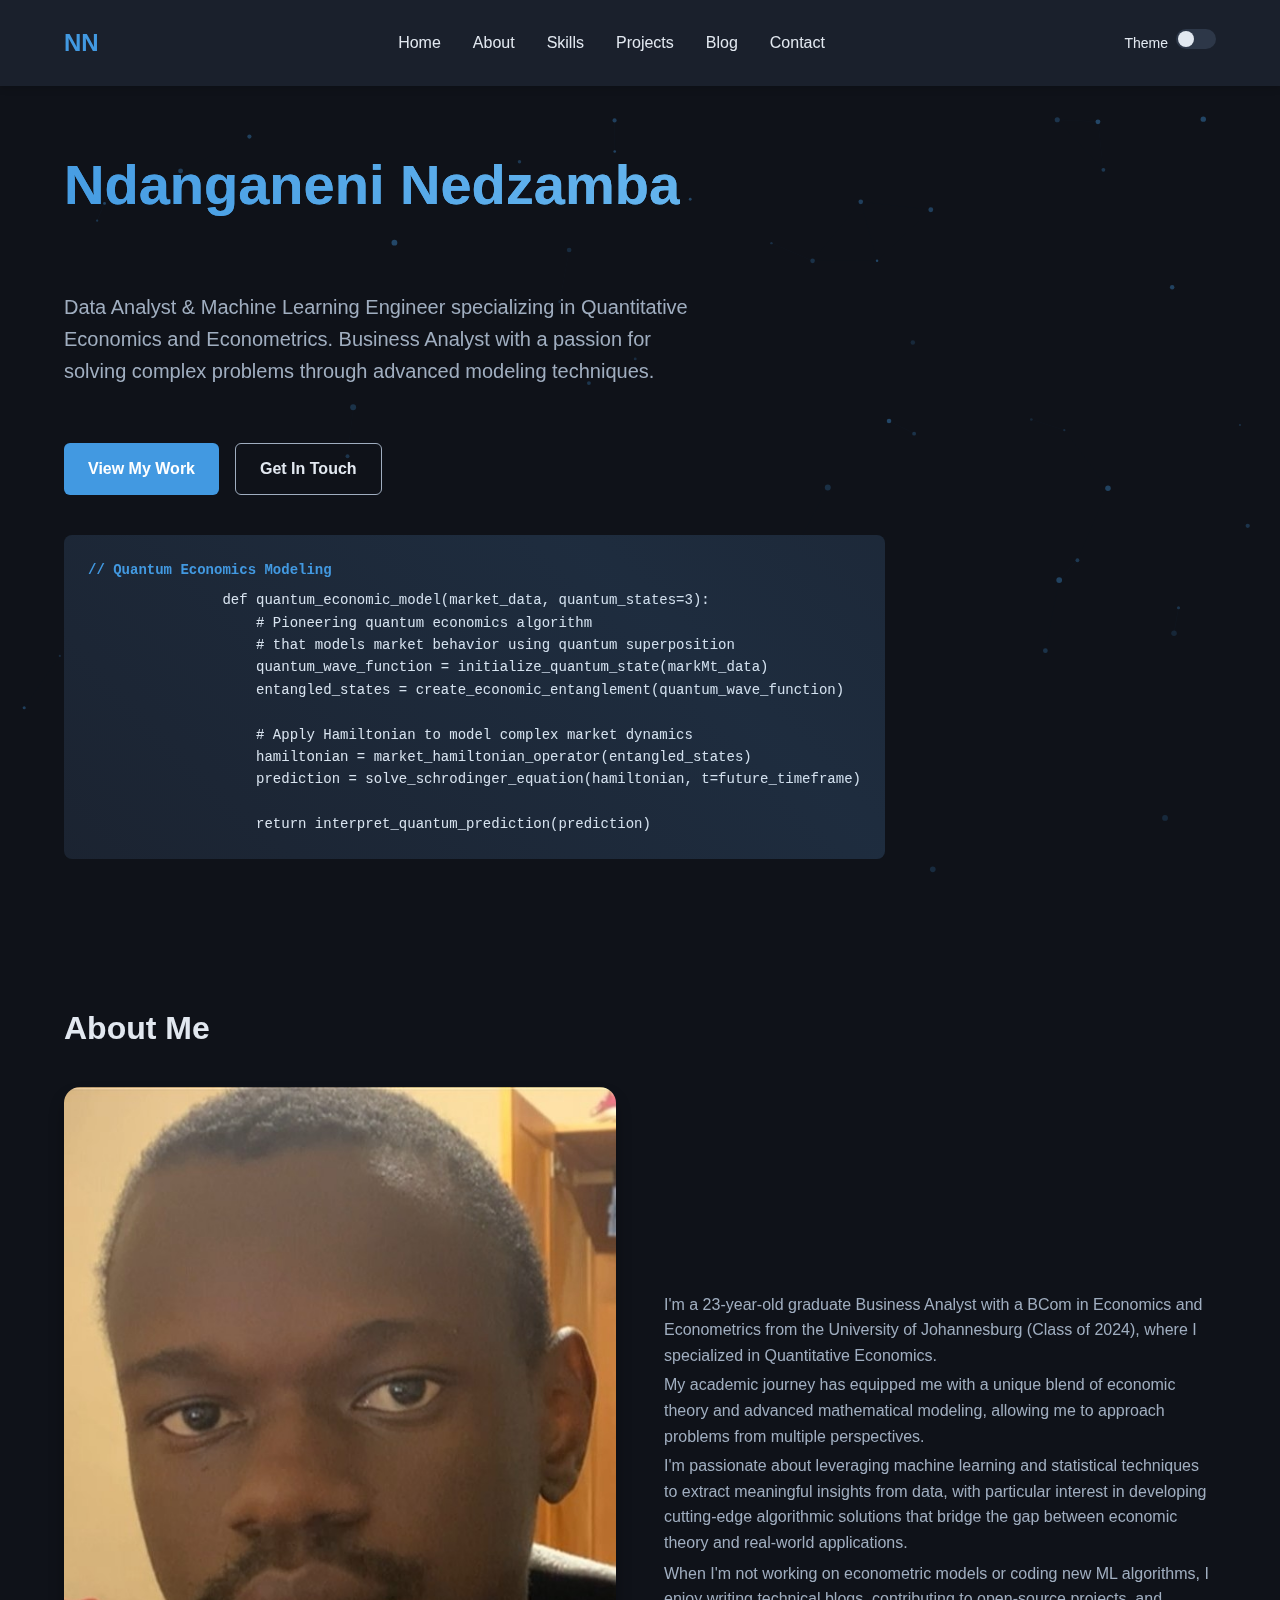
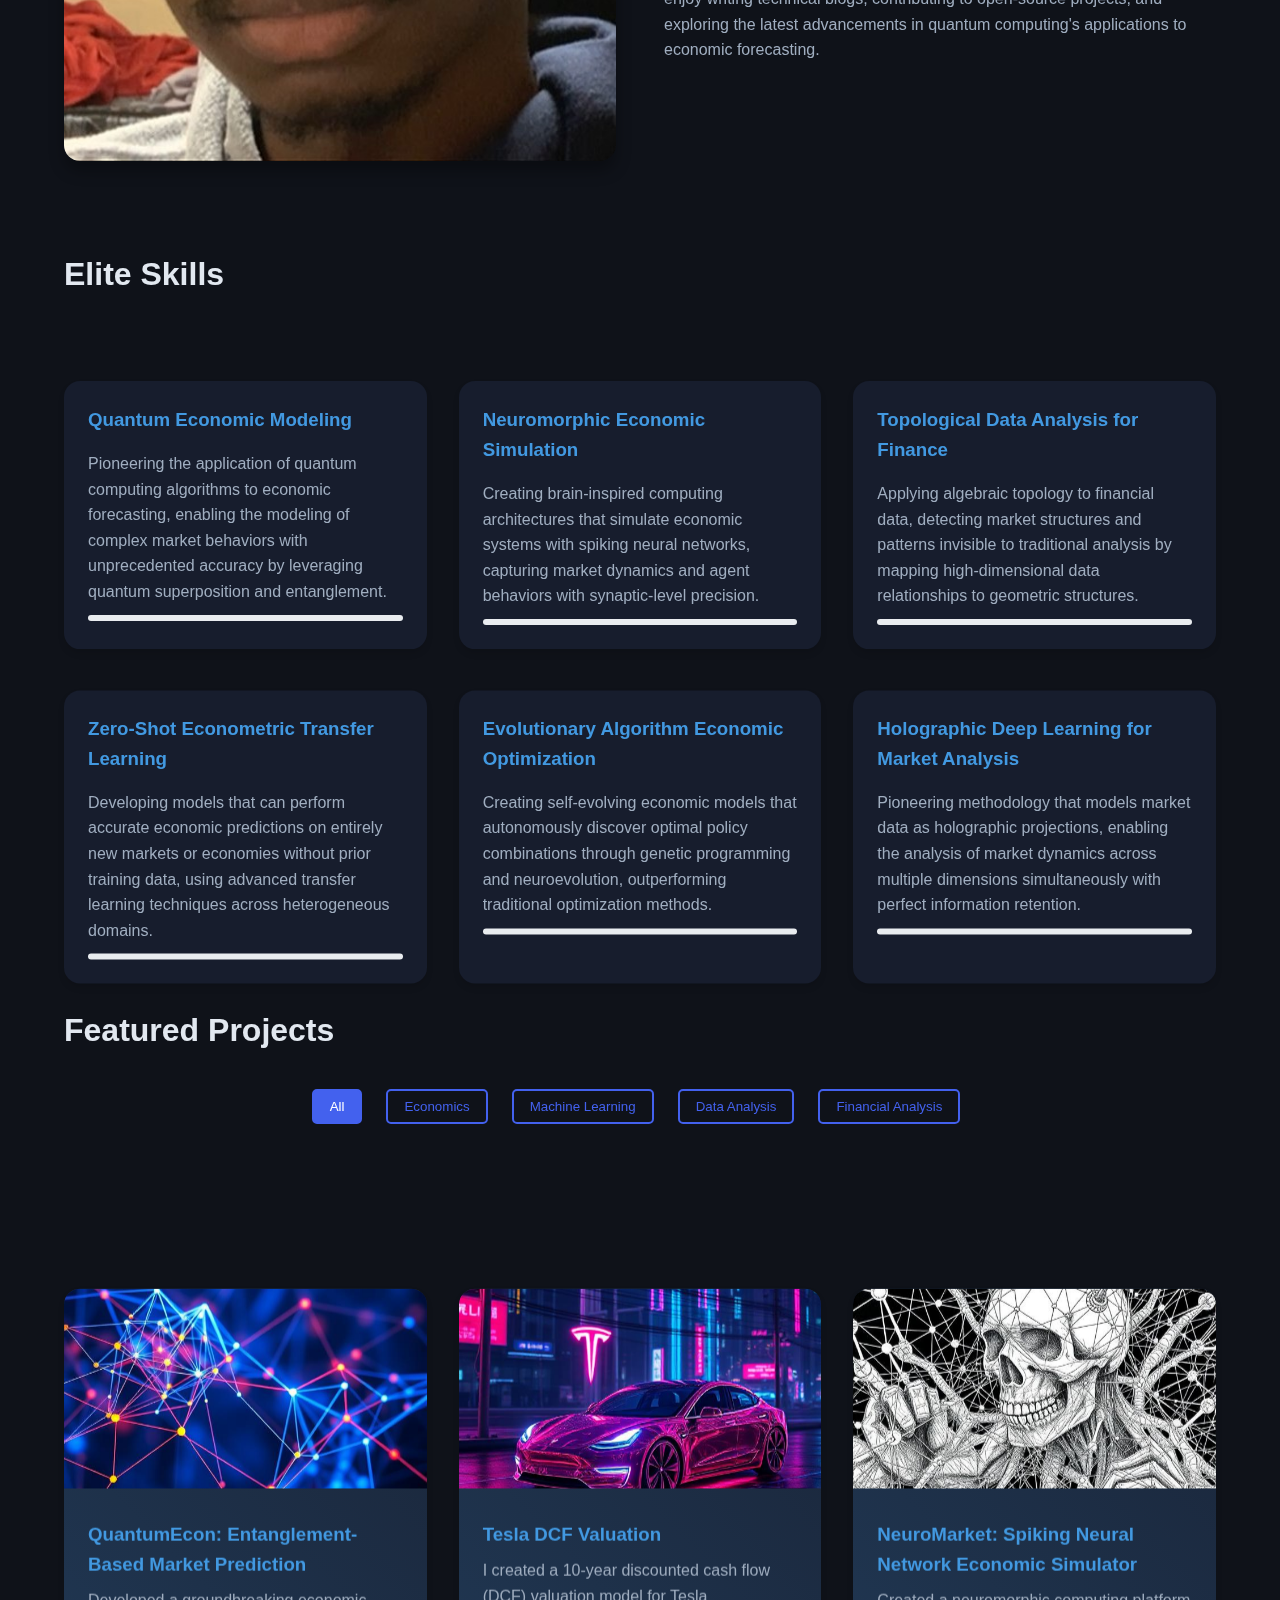
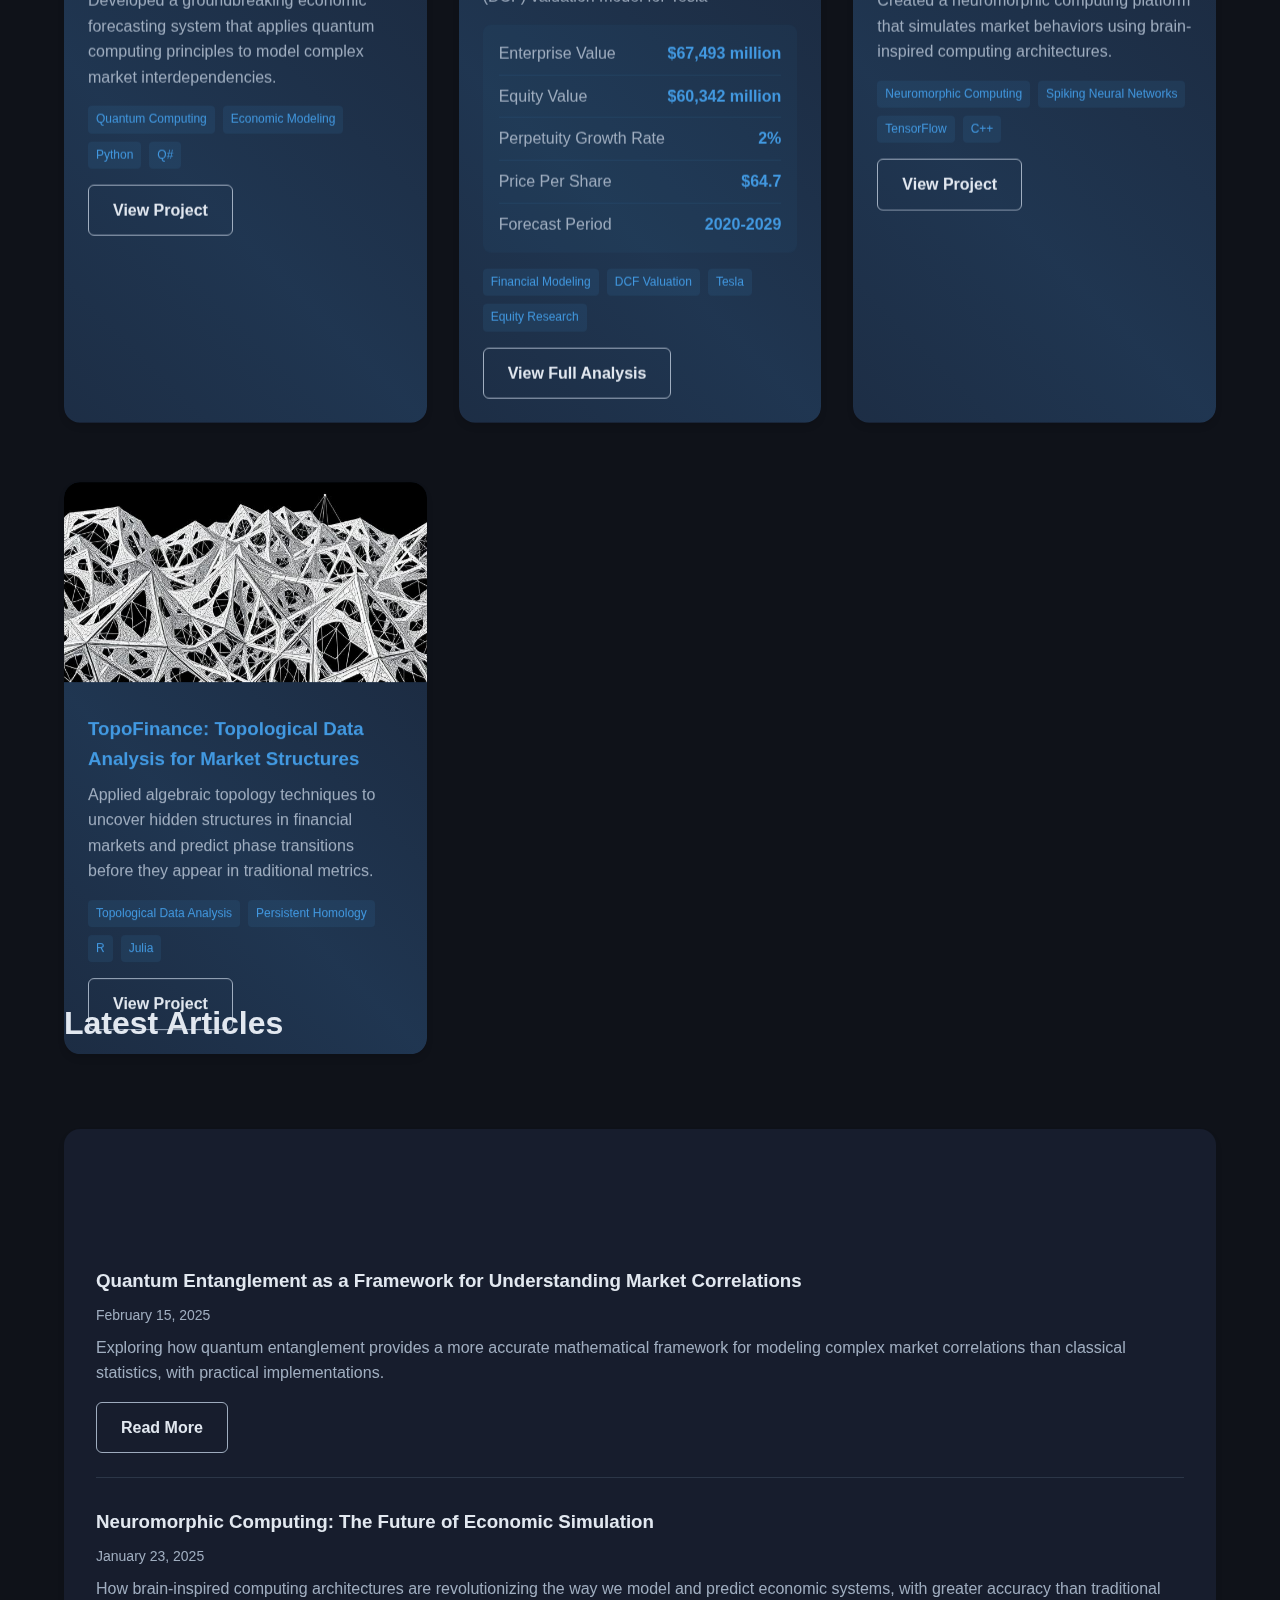
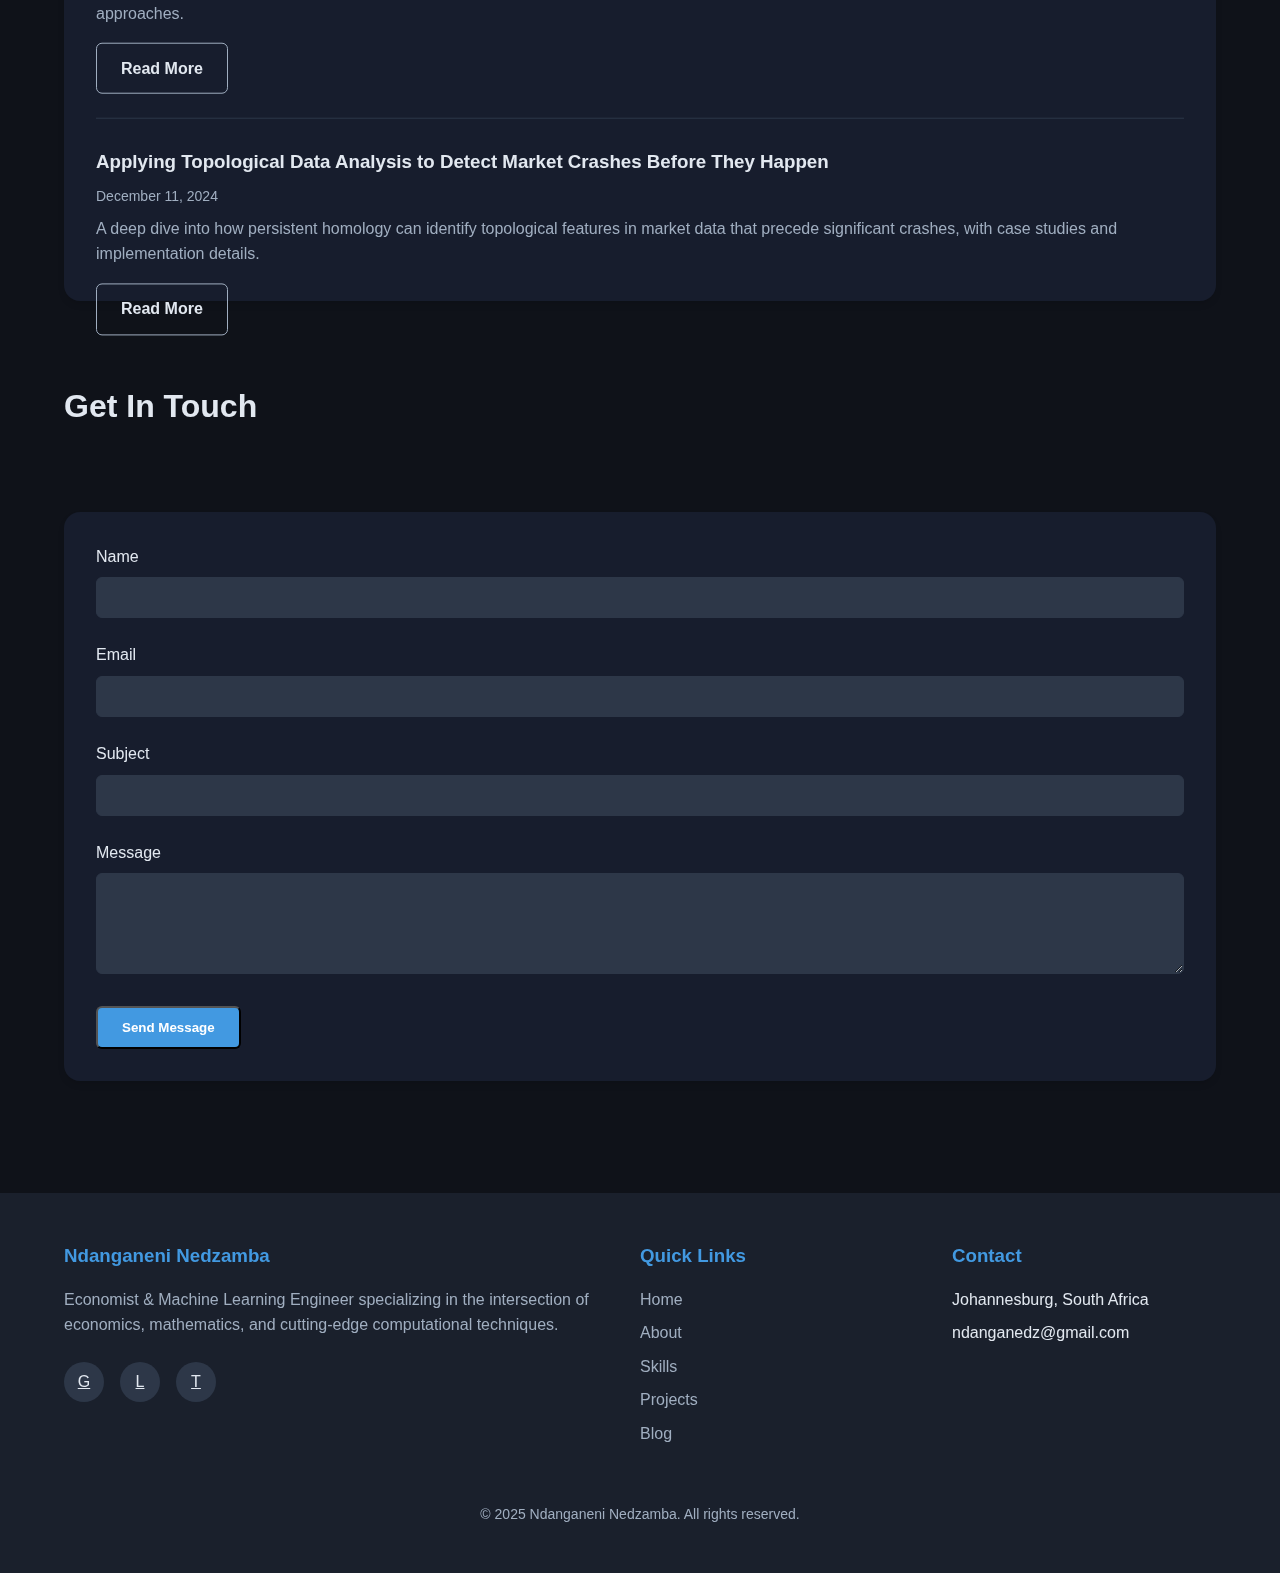
==== commit 01971668: "Add files via upload" ====
--- a/index.html
+++ b/index.html
@@ -108,8 +108,7 @@
         <section id="projects" class="container" style="margin-top: 5rem;">
             <h2 class="section-title glitch-title" data-text="Featured Projects">Featured Projects</h2>
             <div class="projects-grid">
-                <!-- Add this code to update your project cards in index.html -->
-<!-- Replace your existing project cards with these -->
+
 
 <div class="project-card" data-category="quantum">
     <div class="project-card-inner">
@@ -125,6 +124,49 @@
             </div>
             <div class="project-links">
                 <a href="project.html?id=quantumecon" class="btn btn-outline">View Project</a>
+            </div>
+        </div>
+    </div>
+</div>
+<div class="project-card" data-category="financial analysis">
+    <div class="project-card-inner">
+        <img src="tesla.jpg" alt="Tesla Valuation Model" class="project-img" />
+        <div class="project-content">
+            <h3>Tesla DCF Valuation</h3>
+            <p>I created a 10-year discounted cash flow (DCF) valuation model for Tesla</p>
+            
+            <div class="valuation-highlights">
+                <div class="valuation-metric">
+                    <span class="metric-name">Enterprise Value</span>
+                    <span class="metric-value">$67,493 million</span>
+                </div>
+                <div class="valuation-metric">
+                    <span class="metric-name">Equity Value</span>
+                    <span class="metric-value">$60,342 million</span>
+                </div>
+                <div class="valuation-metric">
+                    <span class="metric-name">Perpetuity Growth Rate</span>
+                    <span class="metric-value">2%</span>
+                </div>
+                <div class="valuation-metric">
+                    <span class="metric-name">Price Per Share</span>
+                    <span class="metric-value">$64.7</span>
+                </div>
+                <div class="valuation-metric">
+                    <span class="metric-name">Forecast Period</span>
+                    <span class="metric-value">2020-2029</span>
+                </div>
+            </div>
+            
+            <div class="tags">
+                <span class="tag">Financial Modeling</span>
+                <span class="tag">DCF Valuation</span>
+                <span class="tag">Tesla</span>
+                <span class="tag">Equity Research</span>
+            </div>
+            
+            <div class="project-links">
+                <a href="https://docs.google.com/spreadsheets/d/1AMJ9WVPj7noAb-q5CKMKni6XgaIdBUGA/edit?usp=drive_link&ouid=105766736732072531864&rtpof=true&sd=true" class="btn btn-outline">View Full Analysis</a>
             </div>
         </div>
     </div>
--- a/styles.css
+++ b/styles.css
@@ -1312,4 +1312,36 @@
     justify-content: center;
     align-items: center;
     min-height: 150px;
-  }+  }
+
+  .valuation-highlights {
+    background-color: rgba(66, 153, 225, 0.05);
+    padding: 1rem;
+    border-radius: 0.5rem;
+    margin-top: 1rem;
+    margin-bottom: 1rem;
+}
+
+.valuation-metric {
+    display: flex;
+    justify-content: space-between;
+    margin-bottom: 0.5rem;
+    border-bottom: 1px solid rgba(66, 153, 225, 0.1);
+    padding-bottom: 0.5rem;
+}
+
+.valuation-metric:last-child {
+    border-bottom: none;
+    margin-bottom: 0;
+    padding-bottom: 0;
+}
+
+.metric-name {
+    font-weight: 500;
+    color: var(--text-dark);
+}
+
+.metric-value {
+    font-weight: 600;
+    color: var(--accent);
+}